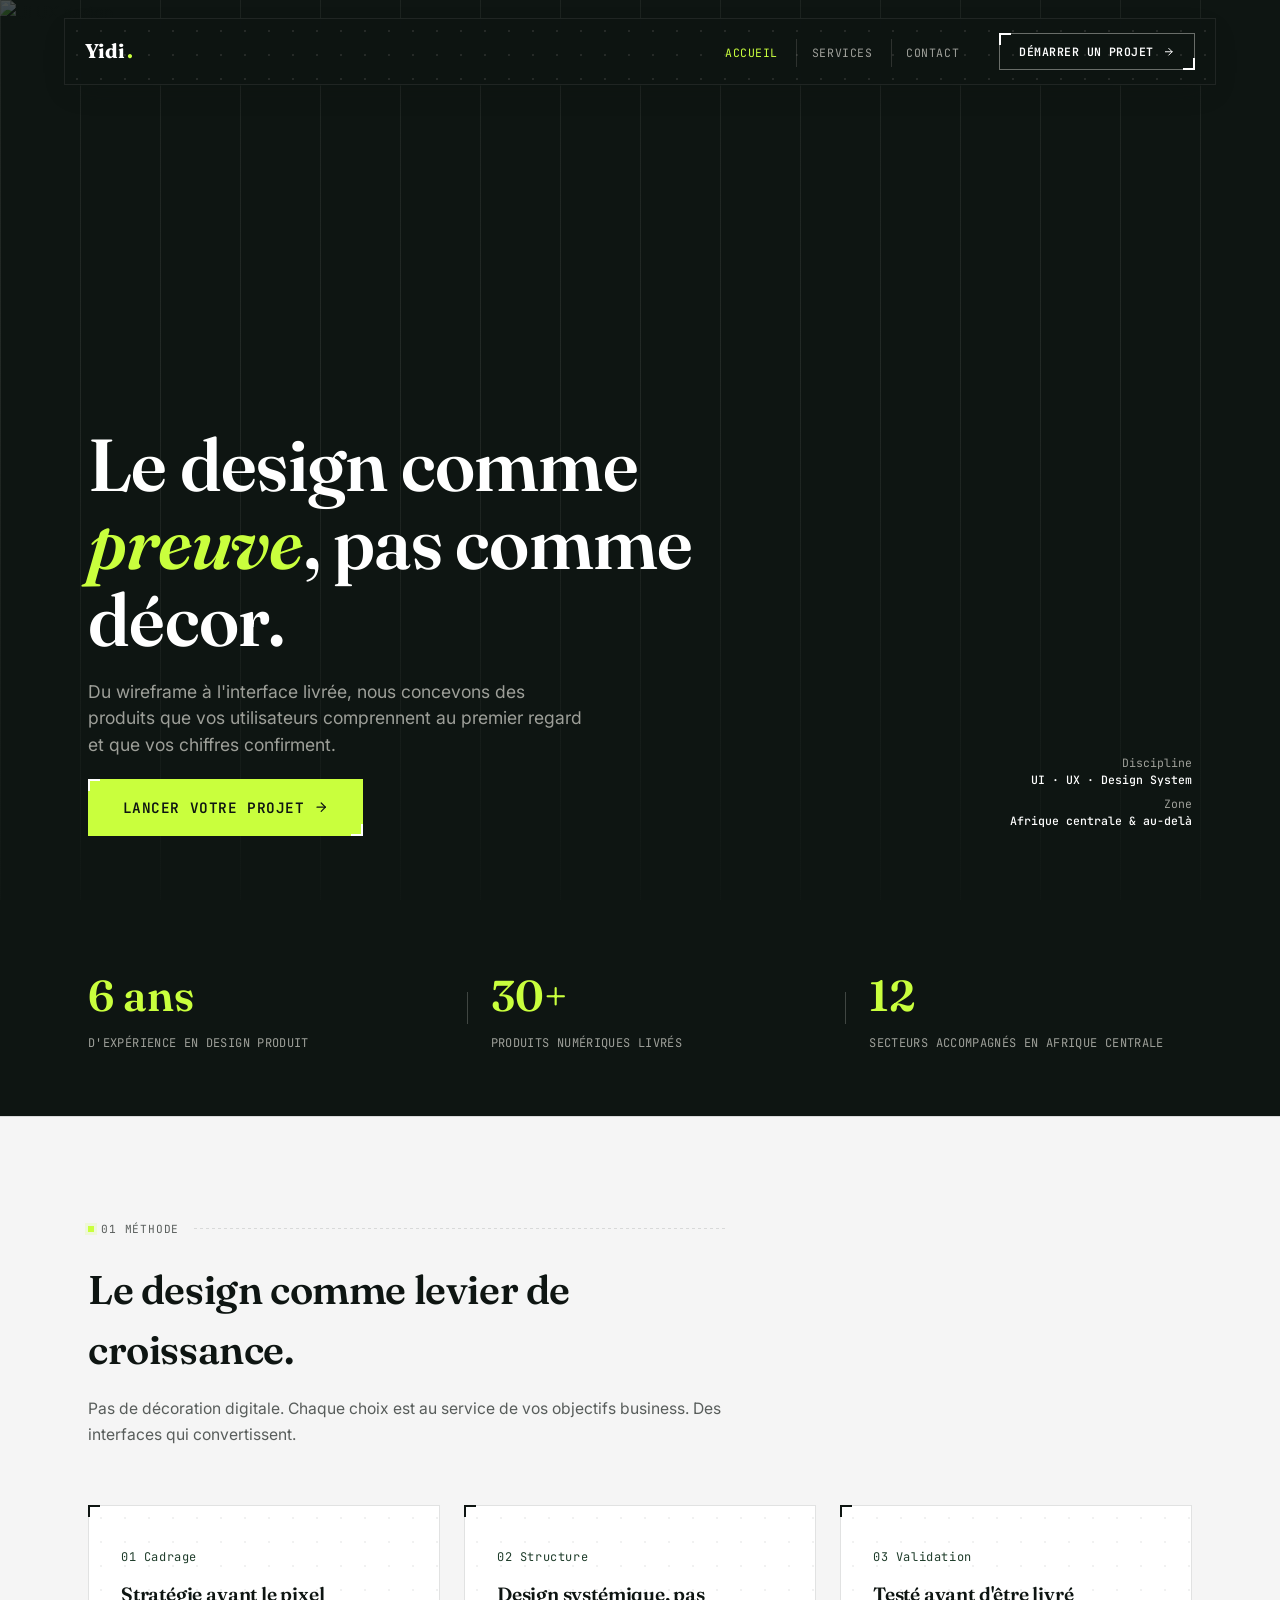
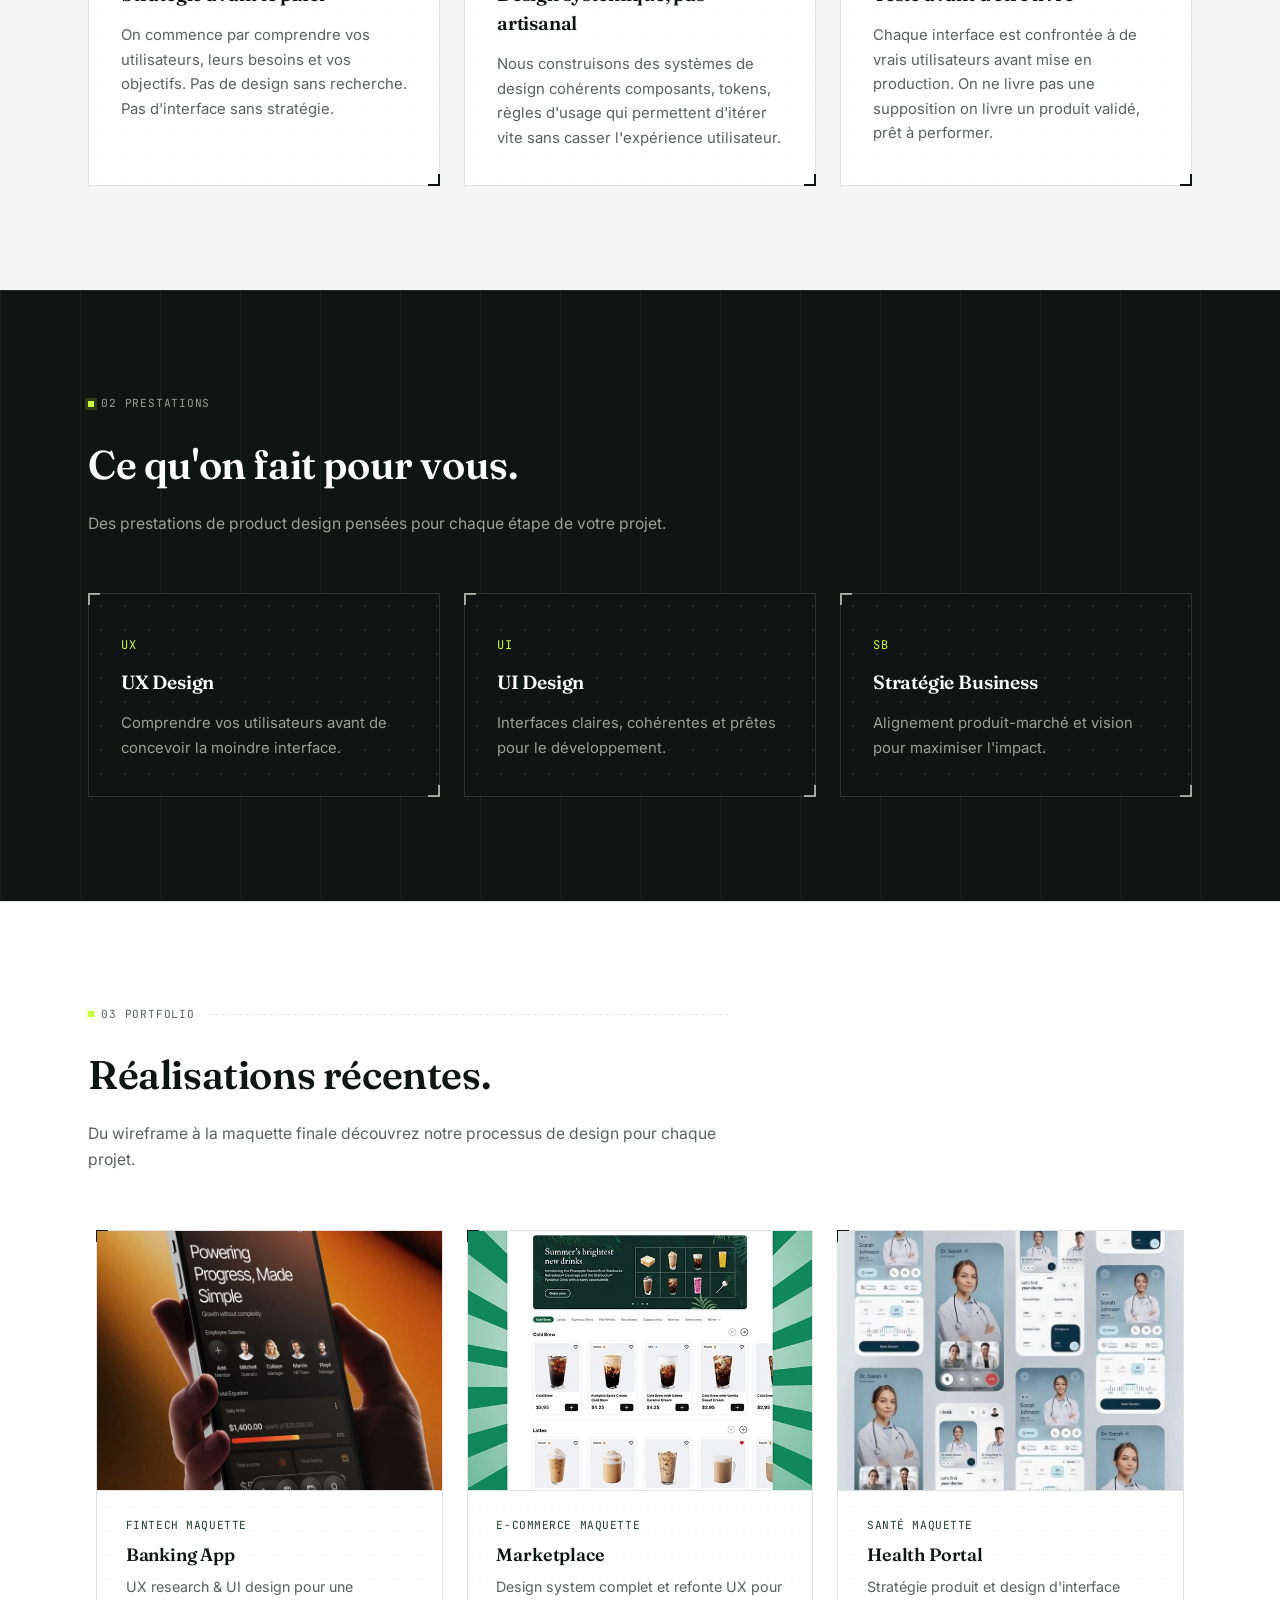
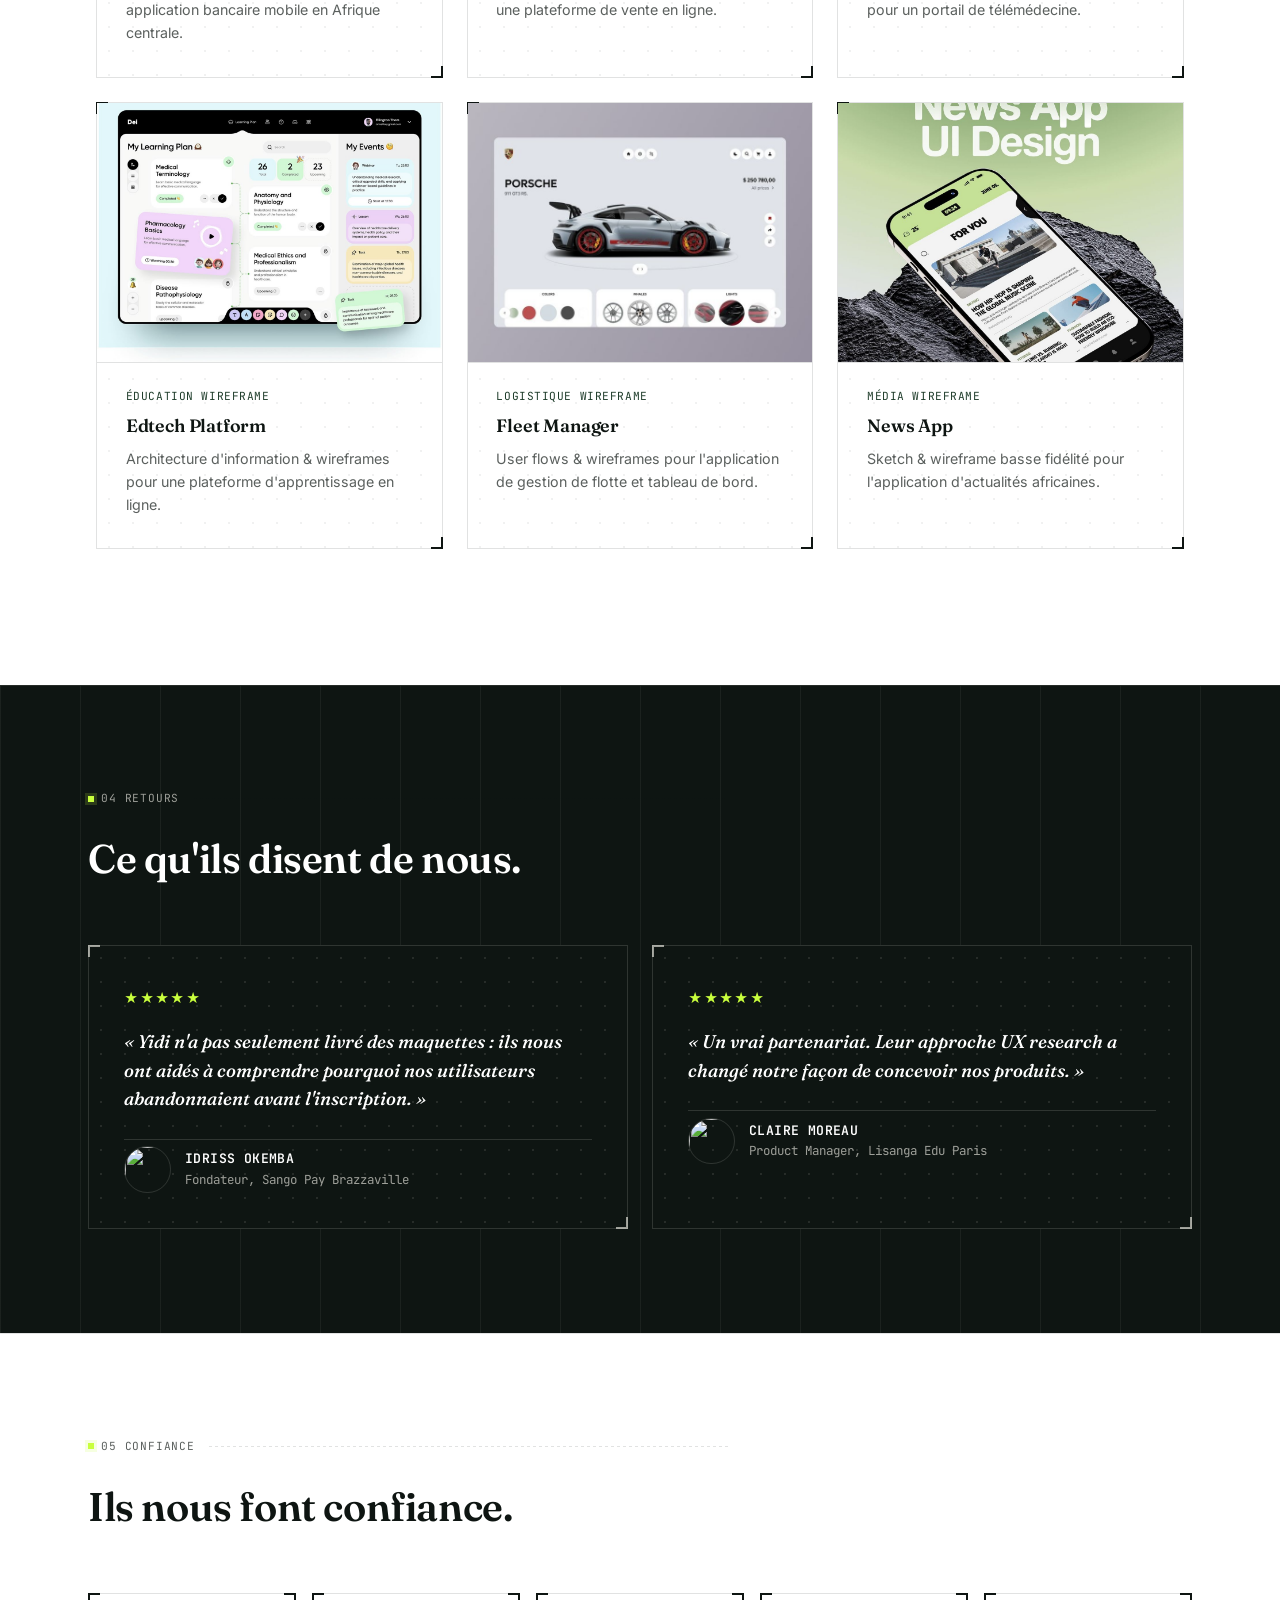
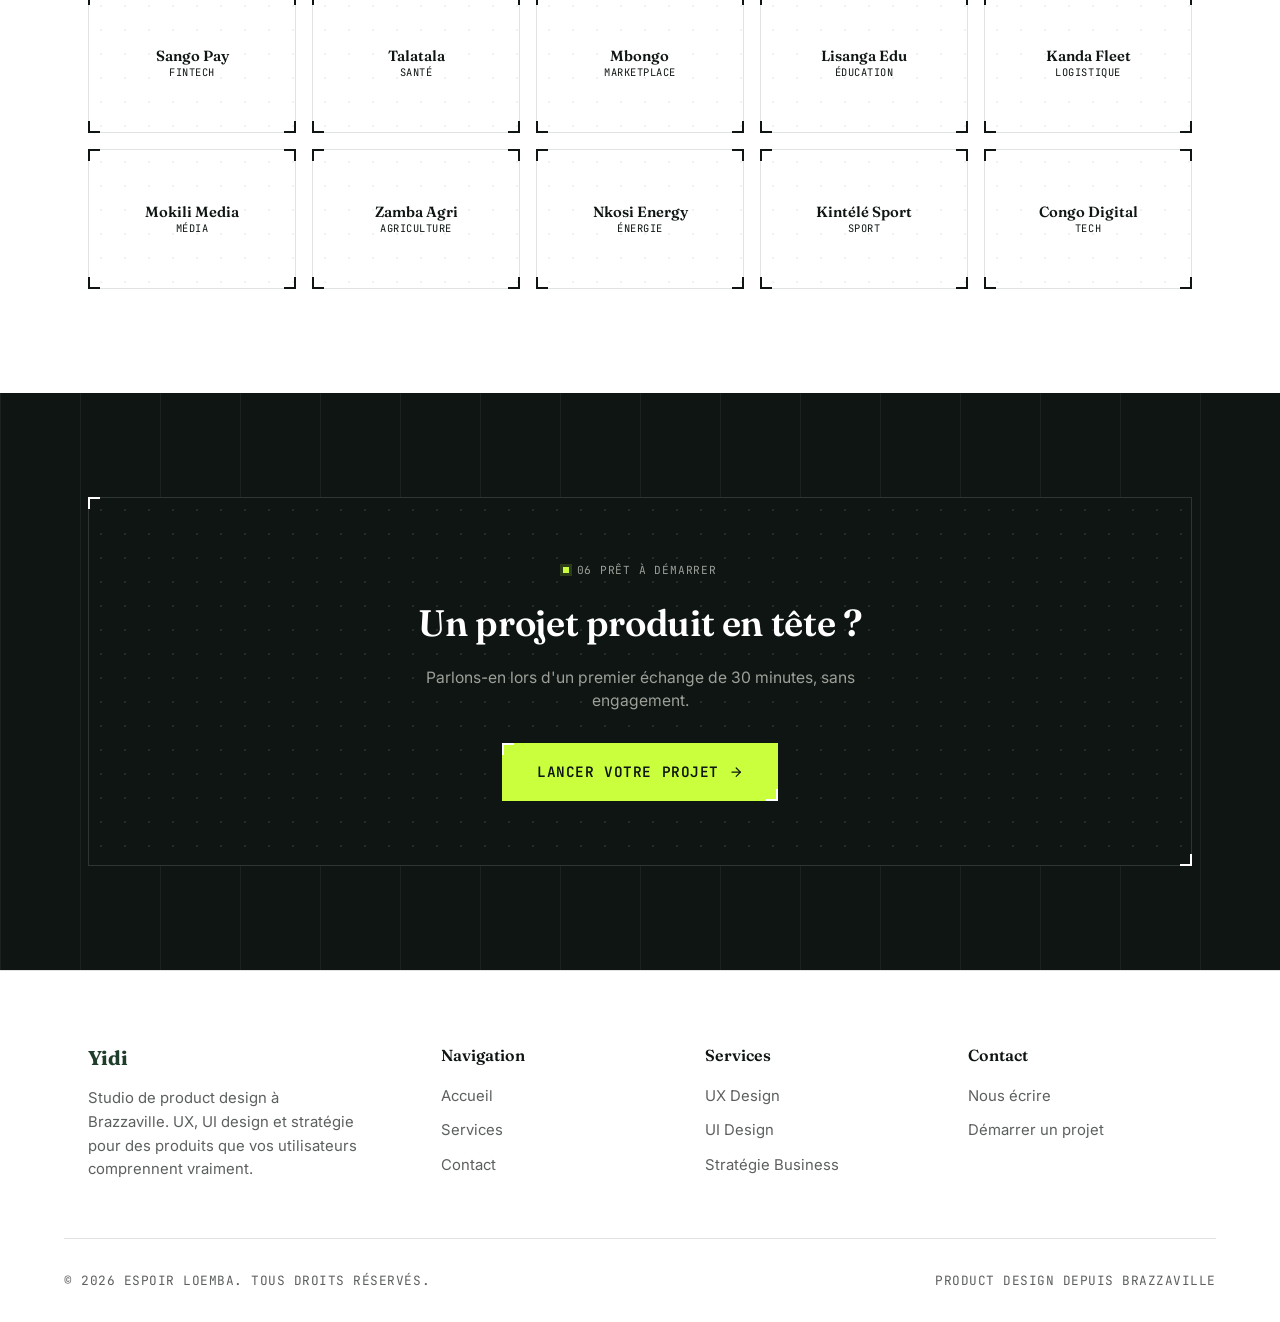
==== index.html @ c4a5f934 "refactor: remove unused classes, extract card--dark, unify titles, consolidate hover" ====
<!DOCTYPE html>
<html lang="fr">

<head>
    <meta charset="UTF-8">
    <meta name="viewport" content="width=device-width, initial-scale=1.0">
    <title>Yidi Studio de Product Design</title>
    <meta name="description" content="Yidi : UI design, UX research et stratégie produit à Brazzaville.">
    <link rel="preconnect" href="https://fonts.googleapis.com">
    <link rel="preconnect" href="https://fonts.gstatic.com" crossorigin>
    <link href="https://fonts.googleapis.com/css2?family=Fraunces:opsz,wght@9..144,400;9..144,500;9..144,600;9..144,700&family=Inter:wght@400;500;600;700&family=JetBrains+Mono:wght@400;500;600&display=swap" rel="stylesheet">
    <link rel="stylesheet" href="./assets/css/style.css">
</head>

<body>

    <header class="header">
        <div class="header__inner">
            <a href="index.html" class="logo">Yidi<span>.</span></a>
            <a href="#nav" class="nav-burger" aria-label="Menu">
                <span></span><span></span><span></span>
            </a>
            <a href="#" class="nav-close" aria-label="Fermer">
                <svg width="20" height="20" viewBox="0 0 24 24" fill="none" stroke="currentColor" stroke-width="2" stroke-linecap="round">
                    <path d="M18 6L6 18M6 6l12 12" />
                </svg>
            </a>
            <nav id="nav" class="nav" aria-label="Navigation principale">
                <ul class="nav__list">
                    <li><a href="index.html" aria-current="page">Accueil</a></li>
                    <li><a href="services">Services</a></li>
                    <li><a href="contact">Contact</a></li>
                </ul>
                <a href="contact#form" class="btn btn--ghost btn--sm frame">Démarrer un projet<span class="btn__arrow"><svg xmlns="http://www.w3.org/2000/svg" width="16" height="16" viewBox="0 0 24 24" fill="none" stroke="currentColor" stroke-width="2" stroke-linecap="round" stroke-linejoin="round"><path d="M5 12h14"/><path d="m12 5 7 7-7 7"/></svg></span></a>
            </nav>
        </div>
    </header>

    <main>
        <section class="herosection">
            <img class="hero__bg" src="https://images.unsplash.com/photo-1586717791821-3f44a563fa4c?w=1400&q=90" alt="UI UX design">
            <div class="hero__inner">
                <div class="hero__grid">
                    <div class="hero__copy">
                        <h1>Le design comme <em>preuve</em>, pas comme décor.</h1>
                        <p class="lead">Du wireframe à l'interface livrée, nous concevons des produits que vos utilisateurs comprennent au premier regard et que vos chiffres confirment.</p>
                        <div class="hero__actions">
                            <a href="contact#form" class="btn btn--lg frame">Lancer votre projet<span class="btn__arrow"><svg xmlns="http://www.w3.org/2000/svg" width="16" height="16" viewBox="0 0 24 24" fill="none" stroke="currentColor" stroke-width="2" stroke-linecap="round" stroke-linejoin="round"><path d="M5 12h14"/><path d="m12 5 7 7-7 7"/></svg></span></a>
                        </div>
                    </div>
                    <div class="hero__meta">
                        <span>Discipline<br><strong>UI · UX · Design System</strong></span>
                        <span>Zone<br><strong>Afrique centrale &amp; au‑delà</strong></span>
                    </div>
                </div>
            </div>
        </section>

        <section class="stats">
            <div class="container">
                <div class="stats__grid">
                    <div class="stat">
                        <span class="stat__num">6 ans</span>
                        <span class="stat__label">d'expérience en design produit</span>
                    </div>
                    <div class="stat">
                        <span class="stat__num">30+</span>
                        <span class="stat__label">produits numériques livrés</span>
                    </div>
                    <div class="stat">
                        <span class="stat__num">12</span>
                        <span class="stat__label">secteurs accompagnés en Afrique centrale</span>
                    </div>
                </div>
            </div>
        </section>

        <section class="section section--alt methodology">
            <div class="container">
                <header class="section__head">
                    <div class="eyebrow">
                        <span class="tag tag--signal">01 Méthode</span>
                        <span class="rule"></span>
                    </div>
                    <h2 class="section__title">Le design comme levier de croissance.</h2>
                    <p class="section__desc">Pas de décoration digitale. Chaque choix est au service de vos objectifs business. Des interfaces qui convertissent.</p>
                </header>
                <div class="methodology__grid">
                    <article class="card frame methodology__card">
                        <span class="methodology__num">01 Cadrage</span>
                        <h3>Stratégie avant le pixel</h3>
                        <p>On commence par comprendre vos utilisateurs, leurs besoins et vos objectifs. Pas de design sans recherche. Pas d'interface sans stratégie.</p>
                    </article>
                    <article class="card frame methodology__card">
                        <span class="methodology__num">02 Structure</span>
                        <h3>Design systémique, pas artisanal</h3>
                        <p>Nous construisons des systèmes de design cohérents composants, tokens, règles d'usage qui permettent d'itérer vite sans casser l'expérience utilisateur.</p>
                    </article>
                    <article class="card frame methodology__card">
                        <span class="methodology__num">03 Validation</span>
                        <h3>Testé avant d'être livré</h3>
                        <p>Chaque interface est confrontée à de vrais utilisateurs avant mise en production. On ne livre pas une supposition on livre un produit validé, prêt à performer.</p>
                    </article>
                </div>
            </div>
        </section>

        <section class="section section--services">
            <div class="container">
                <header class="section__head">
                    <div class="eyebrow">
                        <span class="tag tag--signal">02 Prestations</span>
                        <span class="rule"></span>
                    </div>
                    <h2 class="section__title">Ce qu'on fait pour vous.</h2>
                    <p class="section__desc">Des prestations de product design pensées pour chaque étape de votre projet.</p>
                </header>
                <div class="services__grid">
                    <a href="services" class="card card--dark frame service__card">
                        <span class="service__num">UX</span>
                        <h3>UX Design</h3>
                        <p>Comprendre vos utilisateurs avant de concevoir la moindre interface.</p>
                    </a>
                    <a href="services" class="card card--dark frame service__card">
                        <span class="service__num">UI</span>
                        <h3>UI Design</h3>
                        <p>Interfaces claires, cohérentes et prêtes pour le développement.</p>
                    </a>
                    <a href="services" class="card card--dark frame service__card">
                        <span class="service__num">SB</span>
                        <h3>Stratégie Business</h3>
                        <p>Alignement produit-marché et vision pour maximiser l'impact.</p>
                    </a>
                </div>
            </div>
        </section>

        <section class="section realisations">
            <div class="container">
                <header class="section__head">
                    <div class="eyebrow">
                        <span class="tag tag--signal">03 Portfolio</span>
                        <span class="rule"></span>
                    </div>
                    <h2 class="section__title">Réalisations récentes.</h2>
                    <p class="section__desc">Du wireframe à la maquette finale découvrez notre processus de design pour chaque projet.</p>
                </header>
            </div>
            <div class="realisations__grid">
                <article class="card frame realisation__card">
                    <div class="realisation__thumb">
                        <img src="./assets/images/home/banking-app.jpg" alt="Banking App project">
                    </div>
                    <div class="realisation__body">
                        <span class="realisation__tag">Fintech Maquette</span>
                        <h3>Banking App</h3>
                        <p>UX research & UI design pour une application bancaire mobile en Afrique centrale.</p>
                    </div>
                </article>
                <article class="card frame realisation__card">
                    <div class="realisation__thumb">
                        <img src="./assets/images/home/marketplace.jpg" alt="Marketplace project">
                    </div>
                    <div class="realisation__body">
                        <span class="realisation__tag">E-commerce Maquette</span>
                        <h3>Marketplace</h3>
                        <p>Design system complet et refonte UX pour une plateforme de vente en ligne.</p>
                    </div>
                </article>
                <article class="card frame realisation__card">
                    <div class="realisation__thumb">
                        <img src="./assets/images/home/health-portal.jpg" alt="Health Portal project">
                    </div>
                    <div class="realisation__body">
                        <span class="realisation__tag">Santé Maquette</span>
                        <h3>Health Portal</h3>
                        <p>Stratégie produit et design d'interface pour un portail de télémédecine.</p>
                    </div>
                </article>
                <article class="card frame realisation__card">
                    <div class="realisation__thumb">
                        <img src="./assets/images/home/edtech-platform.jpg" alt="Edtech Platform wireframe">
                    </div>
                    <div class="realisation__body">
                        <span class="realisation__tag">Éducation Wireframe</span>
                        <h3>Edtech Platform</h3>
                        <p>Architecture d'information & wireframes pour une plateforme d'apprentissage en ligne.</p>
                    </div>
                </article>
                <article class="card frame realisation__card">
                    <div class="realisation__thumb">
                        <img src="./assets/images/home/fleet-manager.jpg" alt="Fleet Manager wireframe">
                    </div>
                    <div class="realisation__body">
                        <span class="realisation__tag">Logistique Wireframe</span>
                        <h3>Fleet Manager</h3>
                        <p>User flows & wireframes pour l'application de gestion de flotte et tableau de bord.</p>
                    </div>
                </article>
                <article class="card frame realisation__card">
                    <div class="realisation__thumb">
                        <img src="./assets/images/home/news-app.jpg" alt="News App wireframe">
                    </div>
                    <div class="realisation__body">
                        <span class="realisation__tag">Média Wireframe</span>
                        <h3>News App</h3>
                        <p>Sketch & wireframe basse fidélité pour l'application d'actualités africaines.</p>
                    </div>
                </article>
            </div>
        </section>

        <section class="section section--alt testimonials">
            <div class="container">
                <header class="section__head">
                    <div class="eyebrow">
                        <span class="tag tag--signal">04 Retours</span>
                        <span class="rule"></span>
                    </div>
                    <h2 class="section__title">Ce qu'ils disent de nous.</h2>
                </header>
                <div class="testimonials__grid">
                    <figure class="card card--dark frame testimonial__card">
                        <span class="testimonial__rating" aria-label="5 étoiles sur 5">★★★★★</span>
                        <blockquote>« Yidi n'a pas seulement livré des maquettes : ils nous ont aidés à comprendre pourquoi nos utilisateurs abandonnaient avant l'inscription. »</blockquote>
                        <figcaption>
                            <img class="testimonial__avatar" src="https://randomuser.me/api/portraits/men/54.jpg" alt="" loading="lazy">
                            <div class="testimonial__who">
                                <strong>Idriss Okemba</strong>
                                <span>Fondateur, Sango Pay Brazzaville</span>
                            </div>
                        </figcaption>
                    </figure>
                    <figure class="card card--dark frame testimonial__card">
                        <span class="testimonial__rating" aria-label="5 étoiles sur 5">★★★★★</span>
                        <blockquote>« Un vrai partenariat. Leur approche UX research a changé notre façon de concevoir nos produits. »</blockquote>
                        <figcaption>
                            <img class="testimonial__avatar" src="https://randomuser.me/api/portraits/women/68.jpg" alt="" loading="lazy">
                            <div class="testimonial__who">
                                <strong>Claire Moreau</strong>
                                <span>Product Manager, Lisanga Edu Paris</span>
                            </div>
                        </figcaption>
                    </figure>
                </div>
            </div>
        </section>

        <section class="section partners">
            <div class="container">
                <header class="section__head">
                    <div class="eyebrow">
                        <span class="tag tag--signal">05 Confiance</span>
                        <span class="rule"></span>
                    </div>
                    <h2 class="section__title">Ils nous font confiance.</h2>
                </header>
                <div class="partners__grid">
                    <div class="card frame partner__logo" style="background-color: var(--canopy); color: var(--paper); min-height: 140px; padding: 2rem 1.4rem;">
                        <span class="frame__mark-tr"></span>
                        <span class="frame__mark-bl"></span>
                        <span class="partner__name"><strong style="color: var(--paper);">Sango Pay</strong><span style="color: var(--signal);">Fintech</span></span>
                    </div>
                    <div class="card frame partner__logo" style="background-color: var(--ink); color: var(--paper); min-height: 140px; padding: 2rem 1.4rem;">
                        <span class="frame__mark-tr"></span>
                        <span class="frame__mark-bl"></span>
                        <span class="partner__name"><strong style="color: var(--paper);">Talatala</strong><span style="color: var(--signal);">Santé</span></span>
                    </div>
                    <div class="card frame partner__logo" style="background-color: var(--signal); color: var(--paper); min-height: 140px; padding: 2rem 1.4rem;">
                        <span class="frame__mark-tr"></span>
                        <span class="frame__mark-bl"></span>
                        <span class="partner__name"><strong style="color: var(--ink);">Mbongo</strong><span style="color: var(--canopy);">Marketplace</span></span>
                    </div>
                    <div class="card frame partner__logo" style="background-color: var(--canopy); color: var(--paper); min-height: 140px; padding: 2rem 1.4rem;">
                        <span class="frame__mark-tr"></span>
                        <span class="frame__mark-bl"></span>
                        <span class="partner__name"><strong style="color: var(--paper);">Lisanga Edu</strong><span style="color: var(--signal);">Éducation</span></span>
                    </div>
                    <div class="card frame partner__logo" style="background-color: var(--ink); color: var(--paper); min-height: 140px; padding: 2rem 1.4rem;">
                        <span class="frame__mark-tr"></span>
                        <span class="frame__mark-bl"></span>
                        <span class="partner__name"><strong style="color: var(--paper);">Kanda Fleet</strong><span style="color: var(--signal);">Logistique</span></span>
                    </div>
                    <div class="card frame partner__logo" style="background-color: var(--signal); color: var(--paper); min-height: 140px; padding: 2rem 1.4rem;">
                        <span class="frame__mark-tr"></span>
                        <span class="frame__mark-bl"></span>
                        <span class="partner__name"><strong style="color: var(--ink);">Mokili Media</strong><span style="color: var(--canopy);">Média</span></span>
                    </div>
                    <div class="card frame partner__logo" style="background-color: var(--canopy); color: var(--paper); min-height: 140px; padding: 2rem 1.4rem;">
                        <span class="frame__mark-tr"></span>
                        <span class="frame__mark-bl"></span>
                        <span class="partner__name"><strong style="color: var(--paper);">Zamba Agri</strong><span style="color: var(--signal-deep);">Agriculture</span></span>
                    </div>
                    <div class="card frame partner__logo" style="background-color: var(--signal-deep); color: var(--paper); min-height: 140px; padding: 2rem 1.4rem;">
                        <span class="frame__mark-tr"></span>
                        <span class="frame__mark-bl"></span>
                        <span class="partner__name"><strong style="color: var(--ink);">Nkosi Energy</strong><span style="color: var(--canopy);">Énergie</span></span>
                    </div>
                    <div class="card frame partner__logo" style="background-color: var(--ink); color: var(--paper); min-height: 140px; padding: 2rem 1.4rem;">
                        <span class="frame__mark-tr"></span>
                        <span class="frame__mark-bl"></span>
                        <span class="partner__name"><strong style="color: var(--paper);">Kintélé Sport</strong><span style="color: var(--signal-deep);">Sport</span></span>
                    </div>
                    <div class="card frame partner__logo" style="background-color: var(--canopy); color: var(--paper); min-height: 140px; padding: 2rem 1.4rem;">
                        <span class="frame__mark-tr"></span>
                        <span class="frame__mark-bl"></span>
                        <span class="partner__name"><strong style="color: var(--paper);">Congo Digital</strong><span style="color: var(--signal);">Tech</span></span>
                    </div>
                </div>
            </div>
        </section>

        <section class="cta">
            <div class="container">
                <div class="cta__block frame">
                    <span class="tag tag--signal">06 Prêt à démarrer</span>
                    <h2 class="cta__title">Un projet produit en tête ?</h2>
                    <p class="cta__desc">Parlons-en lors d'un premier échange de 30 minutes, sans engagement.</p>
                    <a href="contact#form" class="btn btn--lg frame">Lancer votre projet<span class="btn__arrow"><svg xmlns="http://www.w3.org/2000/svg" width="16" height="16" viewBox="0 0 24 24" fill="none" stroke="currentColor" stroke-width="2" stroke-linecap="round" stroke-linejoin="round"><path d="M5 12h14"/><path d="m12 5 7 7-7 7"/></svg></span></a>
                </div>
            </div>
        </section>
    </main>

    <footer class="footer">
        <div class="container footer__grid">
            <div class="footer__brand">
                <a href="index.html" class="logo"><span>Yidi</span></a>
                <p>Studio de product design à Brazzaville. UX, UI design et stratégie pour des produits que vos utilisateurs comprennent vraiment.</p>
            </div>
            <div class="footer__col">
                <h4 class="footer__heading">Navigation</h4>
                <ul class="footer__list">
                    <li><a href="index.html">Accueil</a></li>
                    <li><a href="services">Services</a></li>
                    <li><a href="contact">Contact</a></li>
                </ul>
            </div>
            <div class="footer__col">
                <h4 class="footer__heading">Services</h4>
                <ul class="footer__list">
                    <li><a href="services">UX Design</a></li>
                    <li><a href="services">UI Design</a></li>
                    <li><a href="services">Stratégie Business</a></li>
                </ul>
            </div>
            <div class="footer__col">
                <h4 class="footer__heading">Contact</h4>
                <ul class="footer__list">
                    <li><a href="contact">Nous écrire</a></li>
                    <li><a href="contact#form">Démarrer un projet</a></li>
                </ul>
            </div>
        </div>
        <div class="container footer__bottom">
            <p>&copy; 2026 Espoir LOEMBA. Tous droits réservés.</p>
            <p>Product design depuis Brazzaville</p>
        </div>
    </footer>

</body>

</html>
---- assets/css/style.css ----
@import url('reset.css') layer(reset);
@import url('base.css') layer(base);
@import url('components.css') layer(components);
@import url('layout.css') layer(layout);
@import url('pages.css') layer(layout);
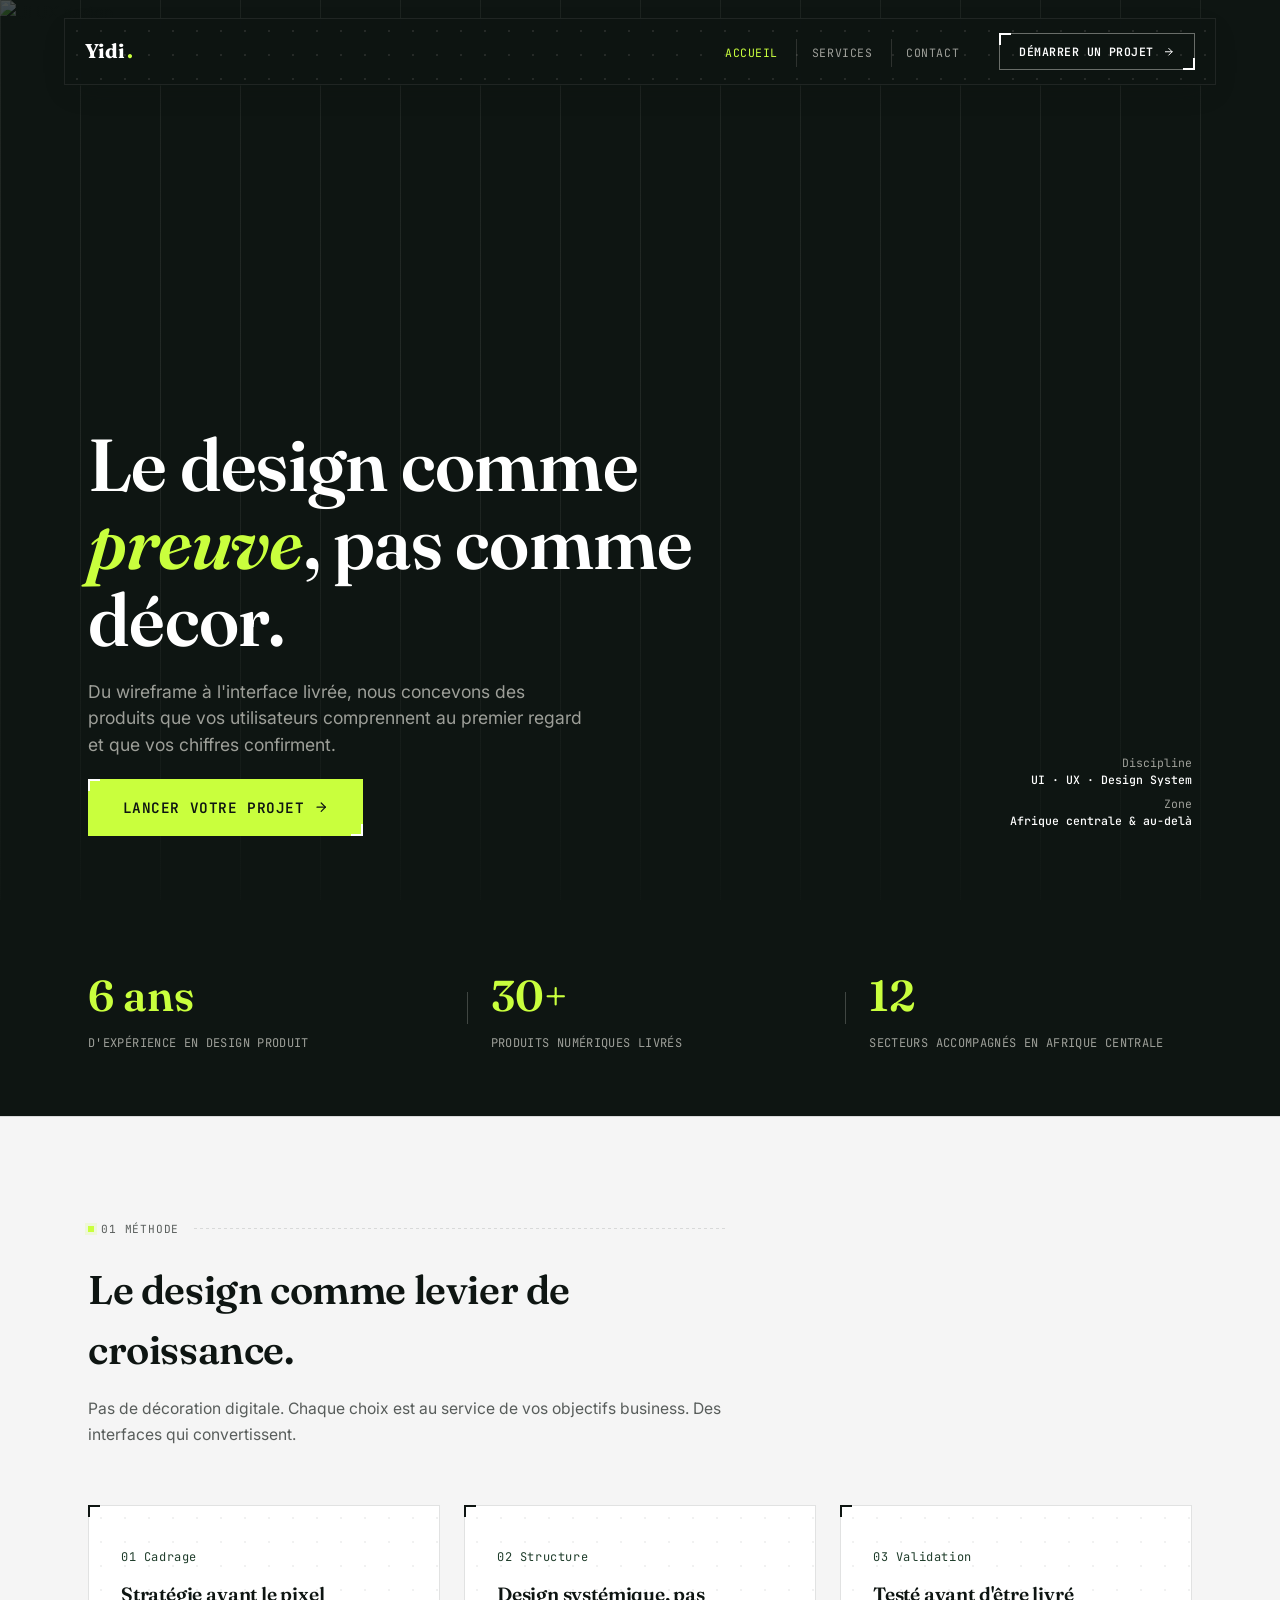
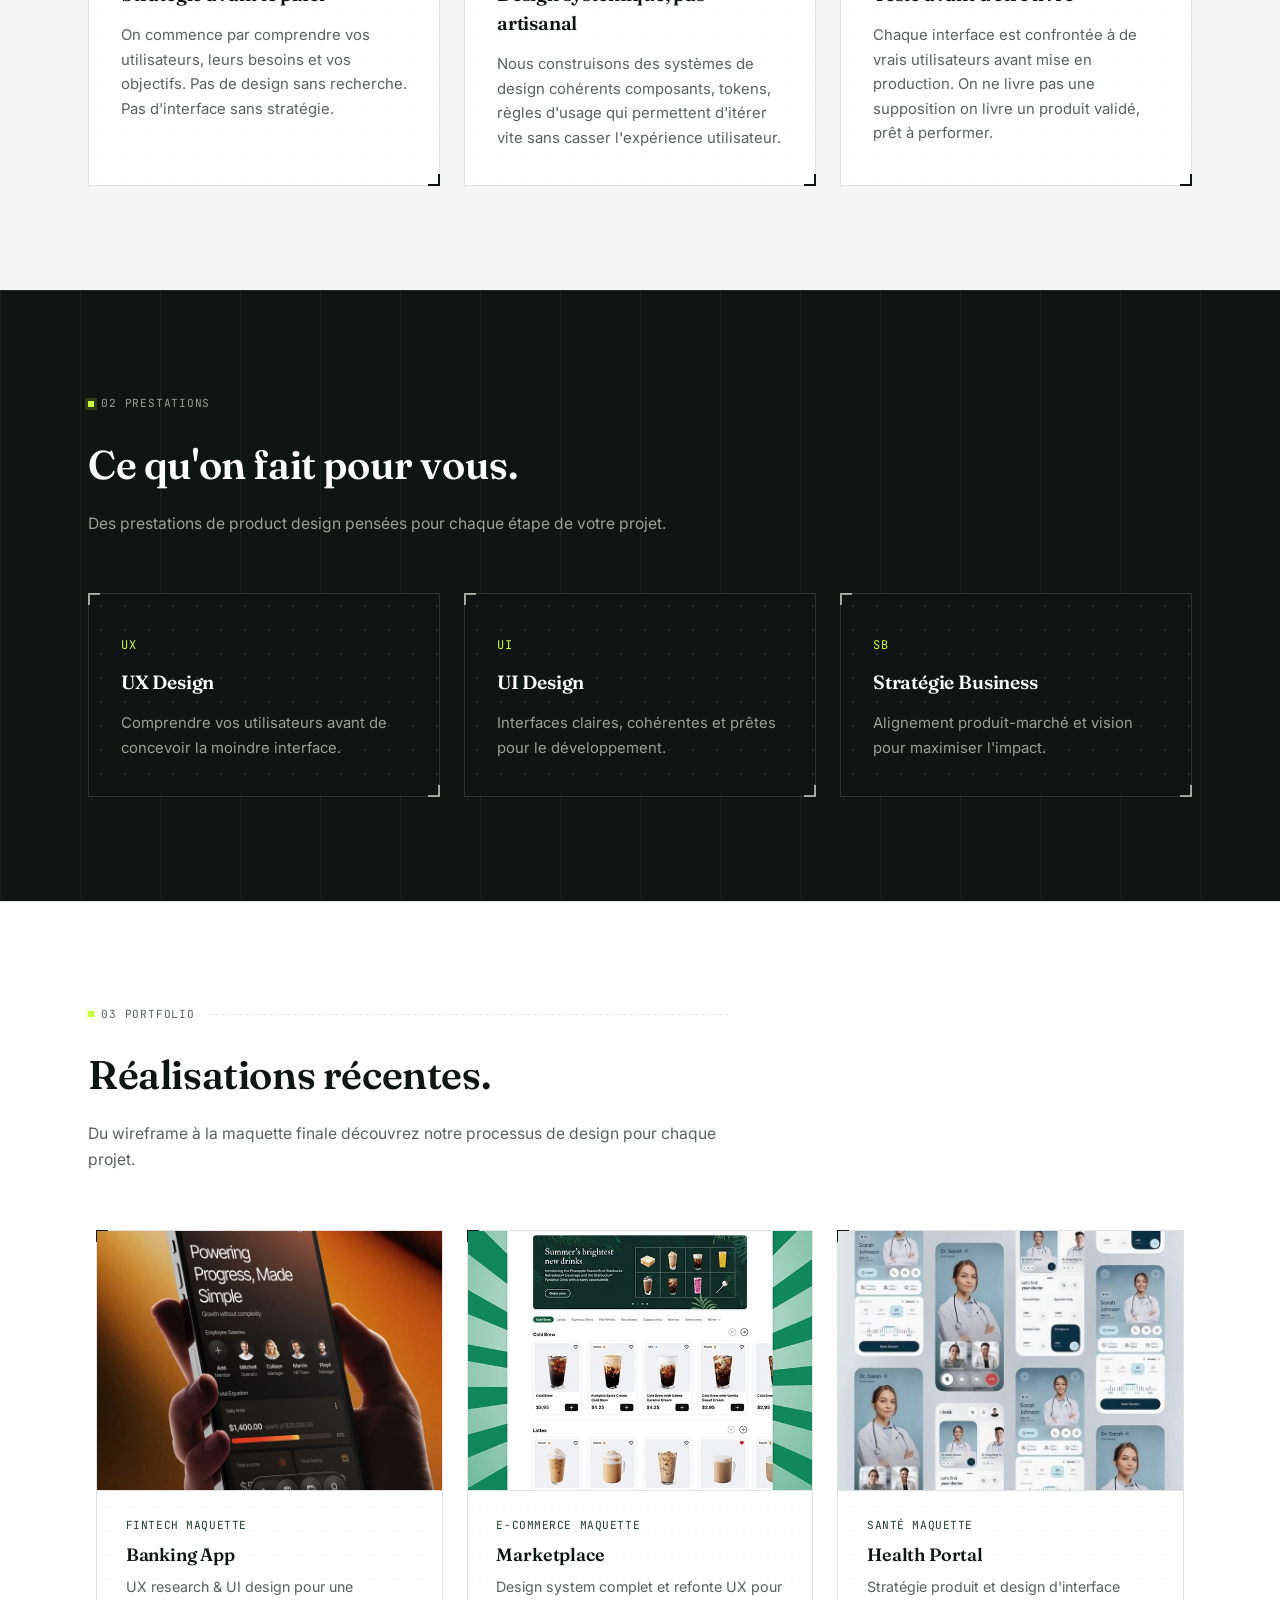
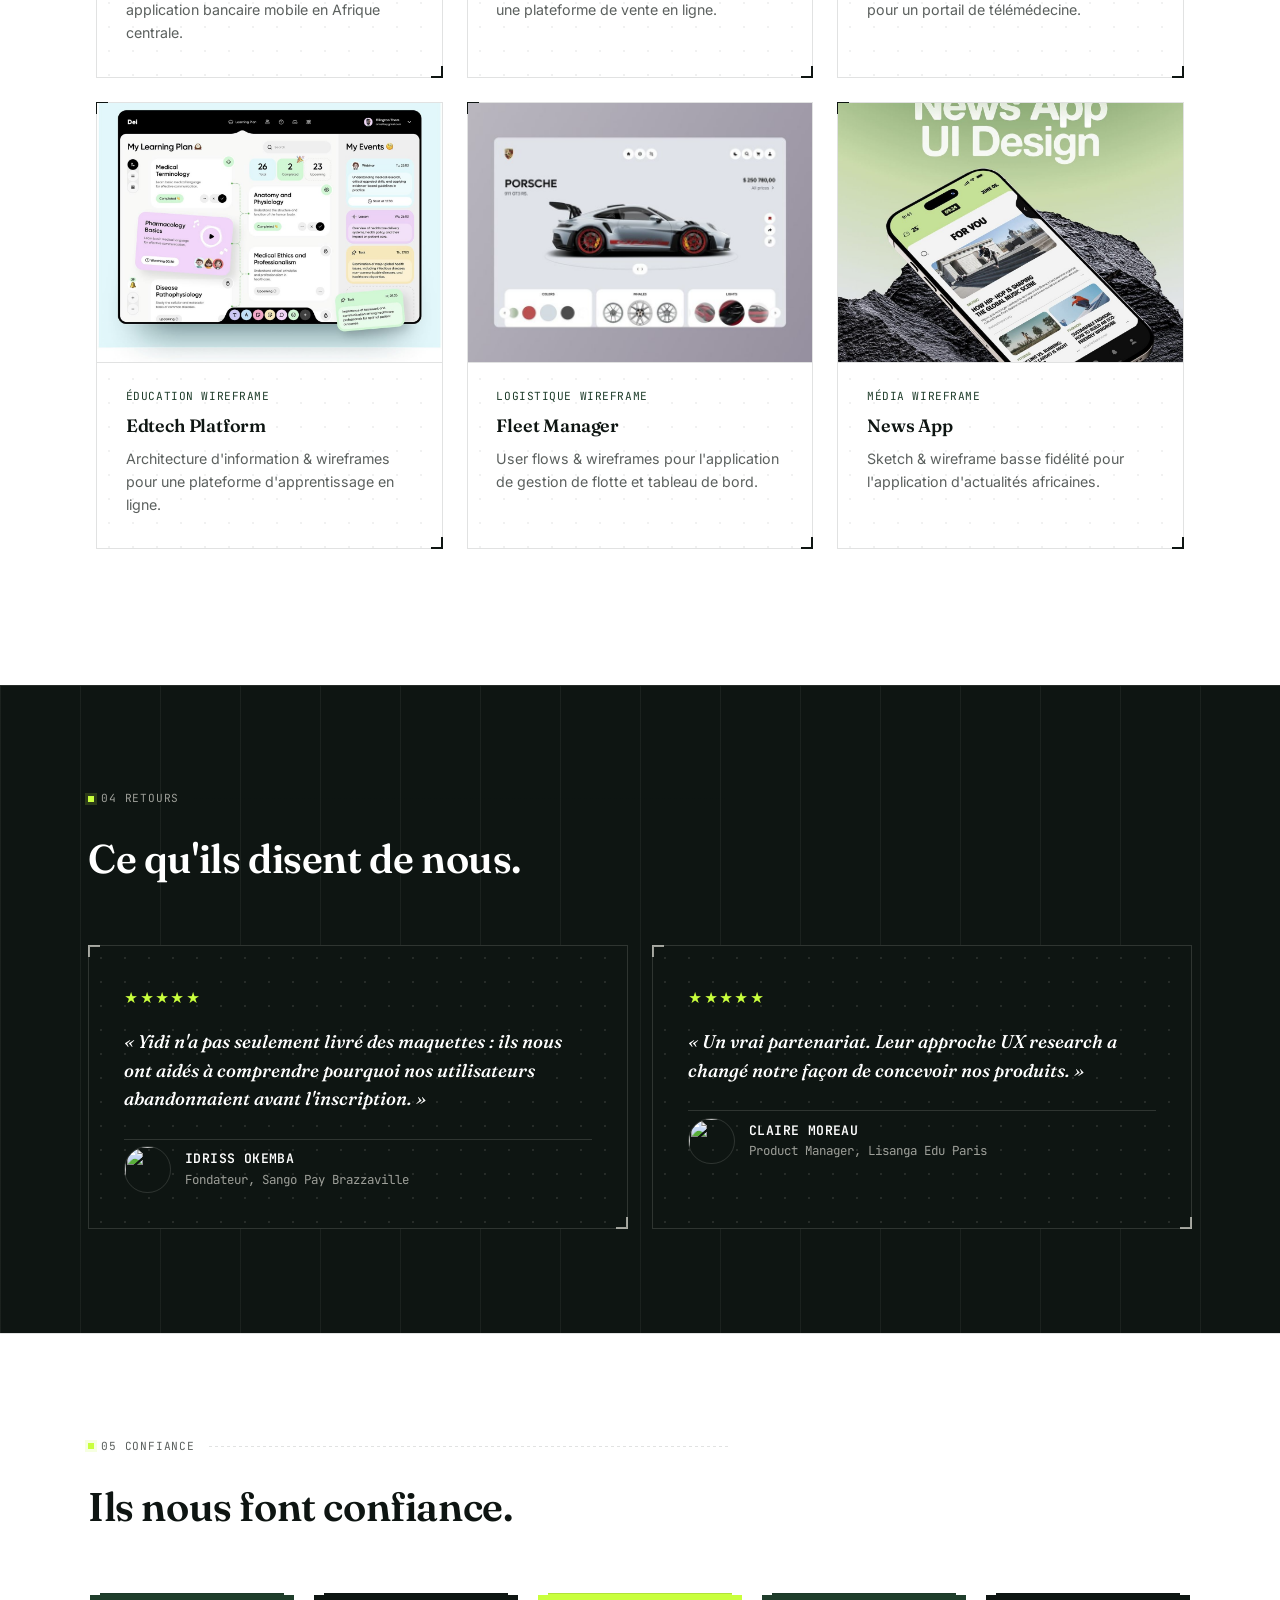
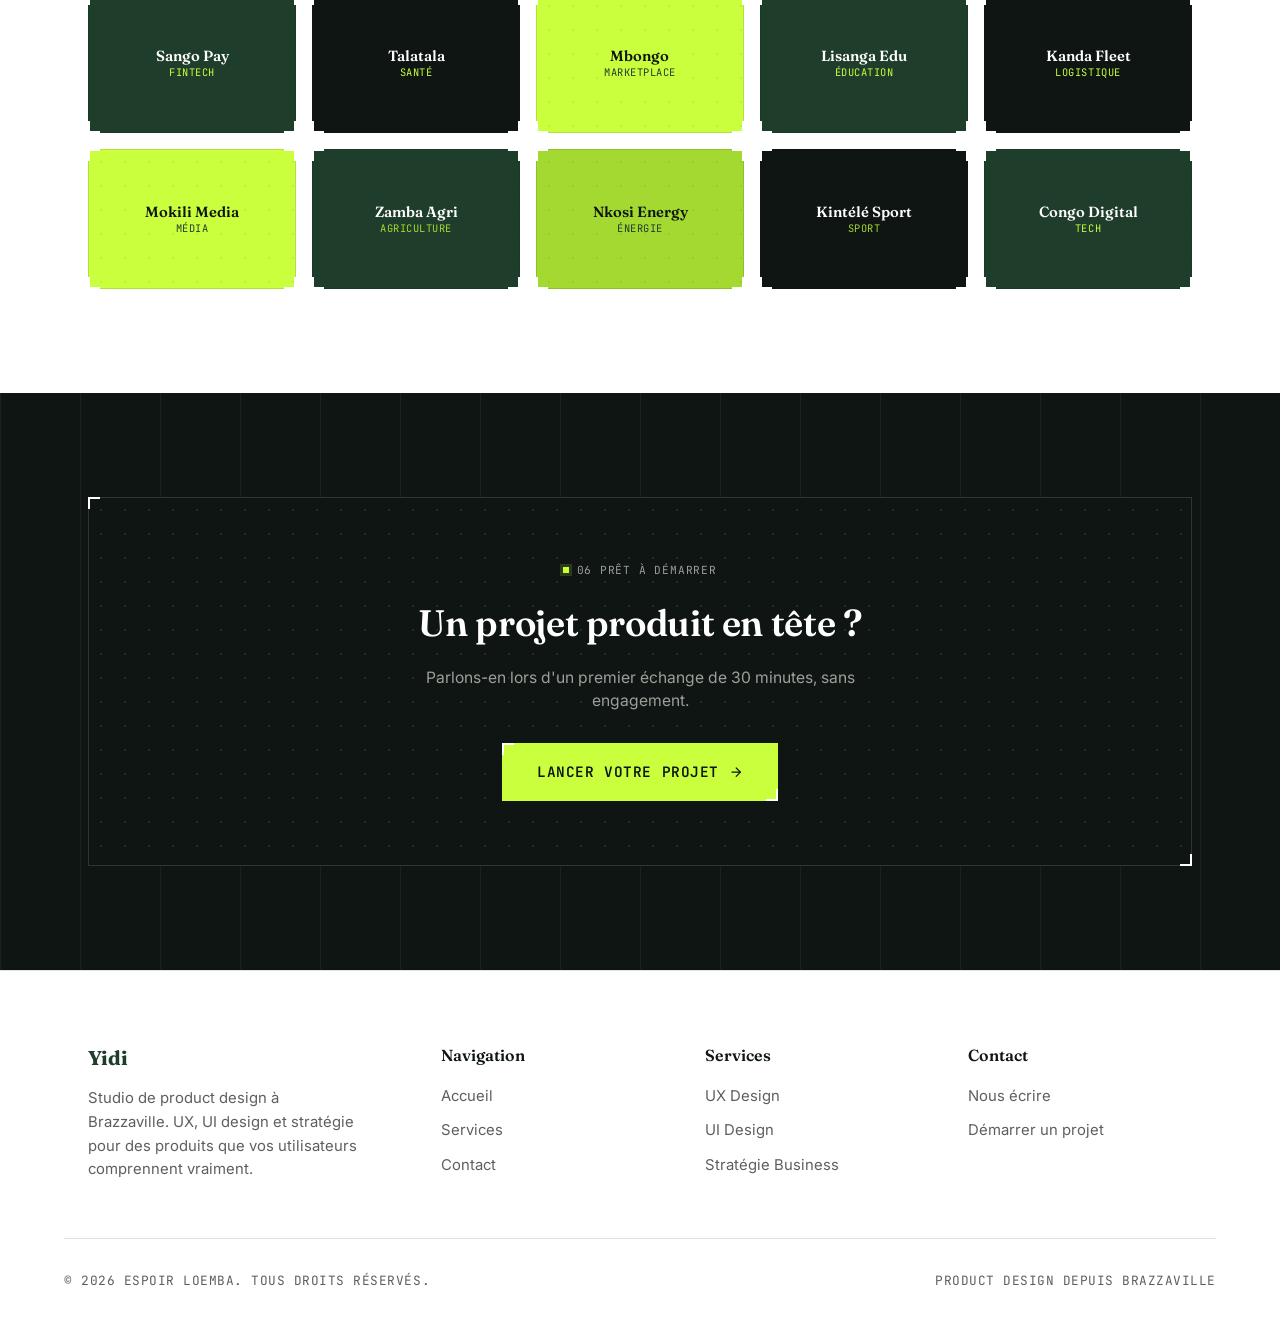
==== commit 081284c3: "feat: add utils.css with typography/layout/spacing utilities, fix old variable names in HTML" ====
--- a/index.html
+++ b/index.html
@@ -256,55 +256,55 @@
                     <h2 class="section__title">Ils nous font confiance.</h2>
                 </header>
                 <div class="partners__grid">
-                    <div class="card frame partner__logo" style="background-color: var(--canopy); color: var(--paper); min-height: 140px; padding: 2rem 1.4rem;">
-                        <span class="frame__mark-tr"></span>
-                        <span class="frame__mark-bl"></span>
-                        <span class="partner__name"><strong style="color: var(--paper);">Sango Pay</strong><span style="color: var(--signal);">Fintech</span></span>
-                    </div>
-                    <div class="card frame partner__logo" style="background-color: var(--ink); color: var(--paper); min-height: 140px; padding: 2rem 1.4rem;">
-                        <span class="frame__mark-tr"></span>
-                        <span class="frame__mark-bl"></span>
-                        <span class="partner__name"><strong style="color: var(--paper);">Talatala</strong><span style="color: var(--signal);">Santé</span></span>
-                    </div>
-                    <div class="card frame partner__logo" style="background-color: var(--signal); color: var(--paper); min-height: 140px; padding: 2rem 1.4rem;">
-                        <span class="frame__mark-tr"></span>
-                        <span class="frame__mark-bl"></span>
-                        <span class="partner__name"><strong style="color: var(--ink);">Mbongo</strong><span style="color: var(--canopy);">Marketplace</span></span>
-                    </div>
-                    <div class="card frame partner__logo" style="background-color: var(--canopy); color: var(--paper); min-height: 140px; padding: 2rem 1.4rem;">
-                        <span class="frame__mark-tr"></span>
-                        <span class="frame__mark-bl"></span>
-                        <span class="partner__name"><strong style="color: var(--paper);">Lisanga Edu</strong><span style="color: var(--signal);">Éducation</span></span>
-                    </div>
-                    <div class="card frame partner__logo" style="background-color: var(--ink); color: var(--paper); min-height: 140px; padding: 2rem 1.4rem;">
-                        <span class="frame__mark-tr"></span>
-                        <span class="frame__mark-bl"></span>
-                        <span class="partner__name"><strong style="color: var(--paper);">Kanda Fleet</strong><span style="color: var(--signal);">Logistique</span></span>
-                    </div>
-                    <div class="card frame partner__logo" style="background-color: var(--signal); color: var(--paper); min-height: 140px; padding: 2rem 1.4rem;">
-                        <span class="frame__mark-tr"></span>
-                        <span class="frame__mark-bl"></span>
-                        <span class="partner__name"><strong style="color: var(--ink);">Mokili Media</strong><span style="color: var(--canopy);">Média</span></span>
-                    </div>
-                    <div class="card frame partner__logo" style="background-color: var(--canopy); color: var(--paper); min-height: 140px; padding: 2rem 1.4rem;">
-                        <span class="frame__mark-tr"></span>
-                        <span class="frame__mark-bl"></span>
-                        <span class="partner__name"><strong style="color: var(--paper);">Zamba Agri</strong><span style="color: var(--signal-deep);">Agriculture</span></span>
-                    </div>
-                    <div class="card frame partner__logo" style="background-color: var(--signal-deep); color: var(--paper); min-height: 140px; padding: 2rem 1.4rem;">
-                        <span class="frame__mark-tr"></span>
-                        <span class="frame__mark-bl"></span>
-                        <span class="partner__name"><strong style="color: var(--ink);">Nkosi Energy</strong><span style="color: var(--canopy);">Énergie</span></span>
-                    </div>
-                    <div class="card frame partner__logo" style="background-color: var(--ink); color: var(--paper); min-height: 140px; padding: 2rem 1.4rem;">
-                        <span class="frame__mark-tr"></span>
-                        <span class="frame__mark-bl"></span>
-                        <span class="partner__name"><strong style="color: var(--paper);">Kintélé Sport</strong><span style="color: var(--signal-deep);">Sport</span></span>
-                    </div>
-                    <div class="card frame partner__logo" style="background-color: var(--canopy); color: var(--paper); min-height: 140px; padding: 2rem 1.4rem;">
-                        <span class="frame__mark-tr"></span>
-                        <span class="frame__mark-bl"></span>
-                        <span class="partner__name"><strong style="color: var(--paper);">Congo Digital</strong><span style="color: var(--signal);">Tech</span></span>
+                    <div class="card frame partner__logo" style="background-color: var(--secondary); color: var(--background); min-height: 140px; padding: 2rem 1.4rem;">
+                        <span class="frame__mark-tr"></span>
+                        <span class="frame__mark-bl"></span>
+                        <span class="partner__name"><strong style="color: var(--background);">Sango Pay</strong><span style="color: var(--primary);">Fintech</span></span>
+                    </div>
+                    <div class="card frame partner__logo" style="background-color: var(--foreground); color: var(--background); min-height: 140px; padding: 2rem 1.4rem;">
+                        <span class="frame__mark-tr"></span>
+                        <span class="frame__mark-bl"></span>
+                        <span class="partner__name"><strong style="color: var(--background);">Talatala</strong><span style="color: var(--primary);">Santé</span></span>
+                    </div>
+                    <div class="card frame partner__logo" style="background-color: var(--primary); color: var(--background); min-height: 140px; padding: 2rem 1.4rem;">
+                        <span class="frame__mark-tr"></span>
+                        <span class="frame__mark-bl"></span>
+                        <span class="partner__name"><strong style="color: var(--foreground);">Mbongo</strong><span style="color: var(--secondary);">Marketplace</span></span>
+                    </div>
+                    <div class="card frame partner__logo" style="background-color: var(--secondary); color: var(--background); min-height: 140px; padding: 2rem 1.4rem;">
+                        <span class="frame__mark-tr"></span>
+                        <span class="frame__mark-bl"></span>
+                        <span class="partner__name"><strong style="color: var(--background);">Lisanga Edu</strong><span style="color: var(--primary);">Éducation</span></span>
+                    </div>
+                    <div class="card frame partner__logo" style="background-color: var(--foreground); color: var(--background); min-height: 140px; padding: 2rem 1.4rem;">
+                        <span class="frame__mark-tr"></span>
+                        <span class="frame__mark-bl"></span>
+                        <span class="partner__name"><strong style="color: var(--background);">Kanda Fleet</strong><span style="color: var(--primary);">Logistique</span></span>
+                    </div>
+                    <div class="card frame partner__logo" style="background-color: var(--primary); color: var(--background); min-height: 140px; padding: 2rem 1.4rem;">
+                        <span class="frame__mark-tr"></span>
+                        <span class="frame__mark-bl"></span>
+                        <span class="partner__name"><strong style="color: var(--foreground);">Mokili Media</strong><span style="color: var(--secondary);">Média</span></span>
+                    </div>
+                    <div class="card frame partner__logo" style="background-color: var(--secondary); color: var(--background); min-height: 140px; padding: 2rem 1.4rem;">
+                        <span class="frame__mark-tr"></span>
+                        <span class="frame__mark-bl"></span>
+                        <span class="partner__name"><strong style="color: var(--background);">Zamba Agri</strong><span style="color: var(--primary-deep);">Agriculture</span></span>
+                    </div>
+                    <div class="card frame partner__logo" style="background-color: var(--primary-deep); color: var(--background); min-height: 140px; padding: 2rem 1.4rem;">
+                        <span class="frame__mark-tr"></span>
+                        <span class="frame__mark-bl"></span>
+                        <span class="partner__name"><strong style="color: var(--foreground);">Nkosi Energy</strong><span style="color: var(--secondary);">Énergie</span></span>
+                    </div>
+                    <div class="card frame partner__logo" style="background-color: var(--foreground); color: var(--background); min-height: 140px; padding: 2rem 1.4rem;">
+                        <span class="frame__mark-tr"></span>
+                        <span class="frame__mark-bl"></span>
+                        <span class="partner__name"><strong style="color: var(--background);">Kintélé Sport</strong><span style="color: var(--primary-deep);">Sport</span></span>
+                    </div>
+                    <div class="card frame partner__logo" style="background-color: var(--secondary); color: var(--background); min-height: 140px; padding: 2rem 1.4rem;">
+                        <span class="frame__mark-tr"></span>
+                        <span class="frame__mark-bl"></span>
+                        <span class="partner__name"><strong style="color: var(--background);">Congo Digital</strong><span style="color: var(--primary);">Tech</span></span>
                     </div>
                 </div>
             </div>
--- a/assets/css/style.css
+++ b/assets/css/style.css
@@ -3,3 +3,4 @@
 @import url('components.css') layer(components);
 @import url('layout.css') layer(layout);
 @import url('pages.css') layer(layout);
+@import url('utils.css') layer(utilities);
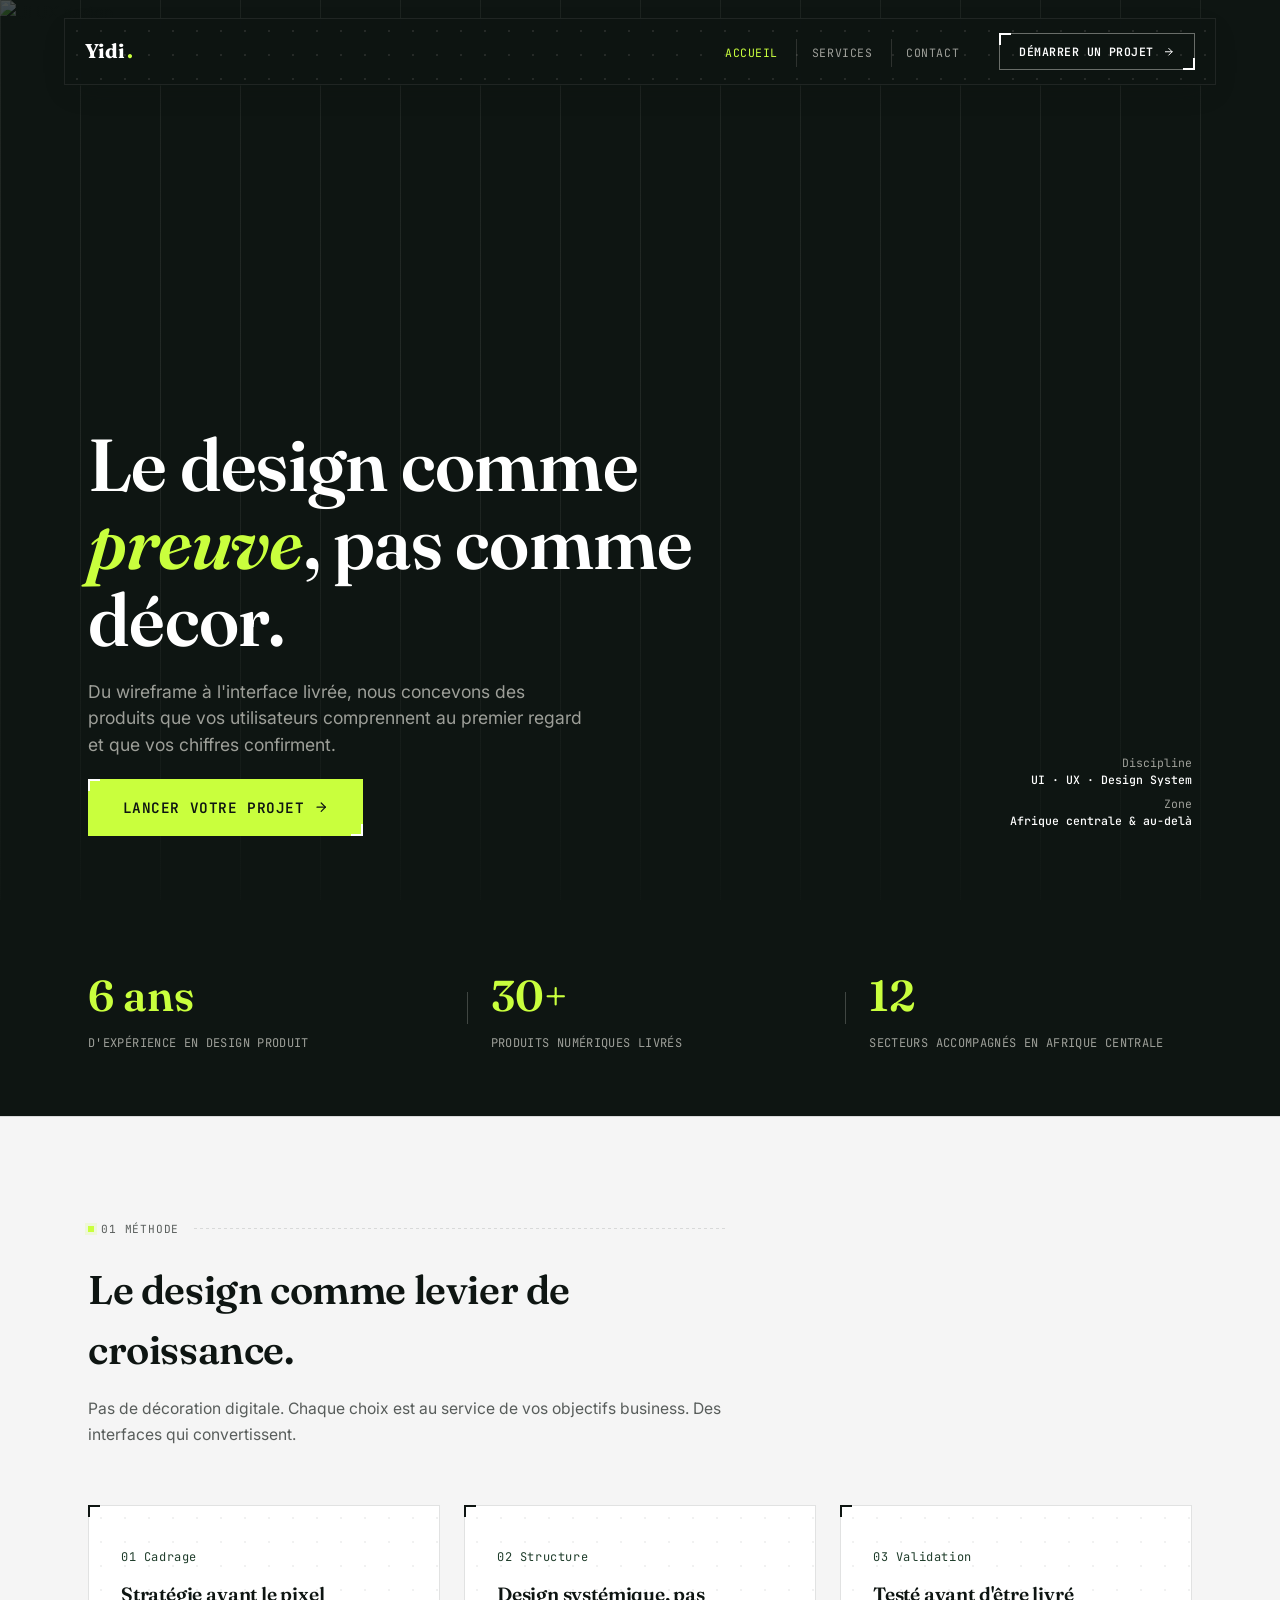
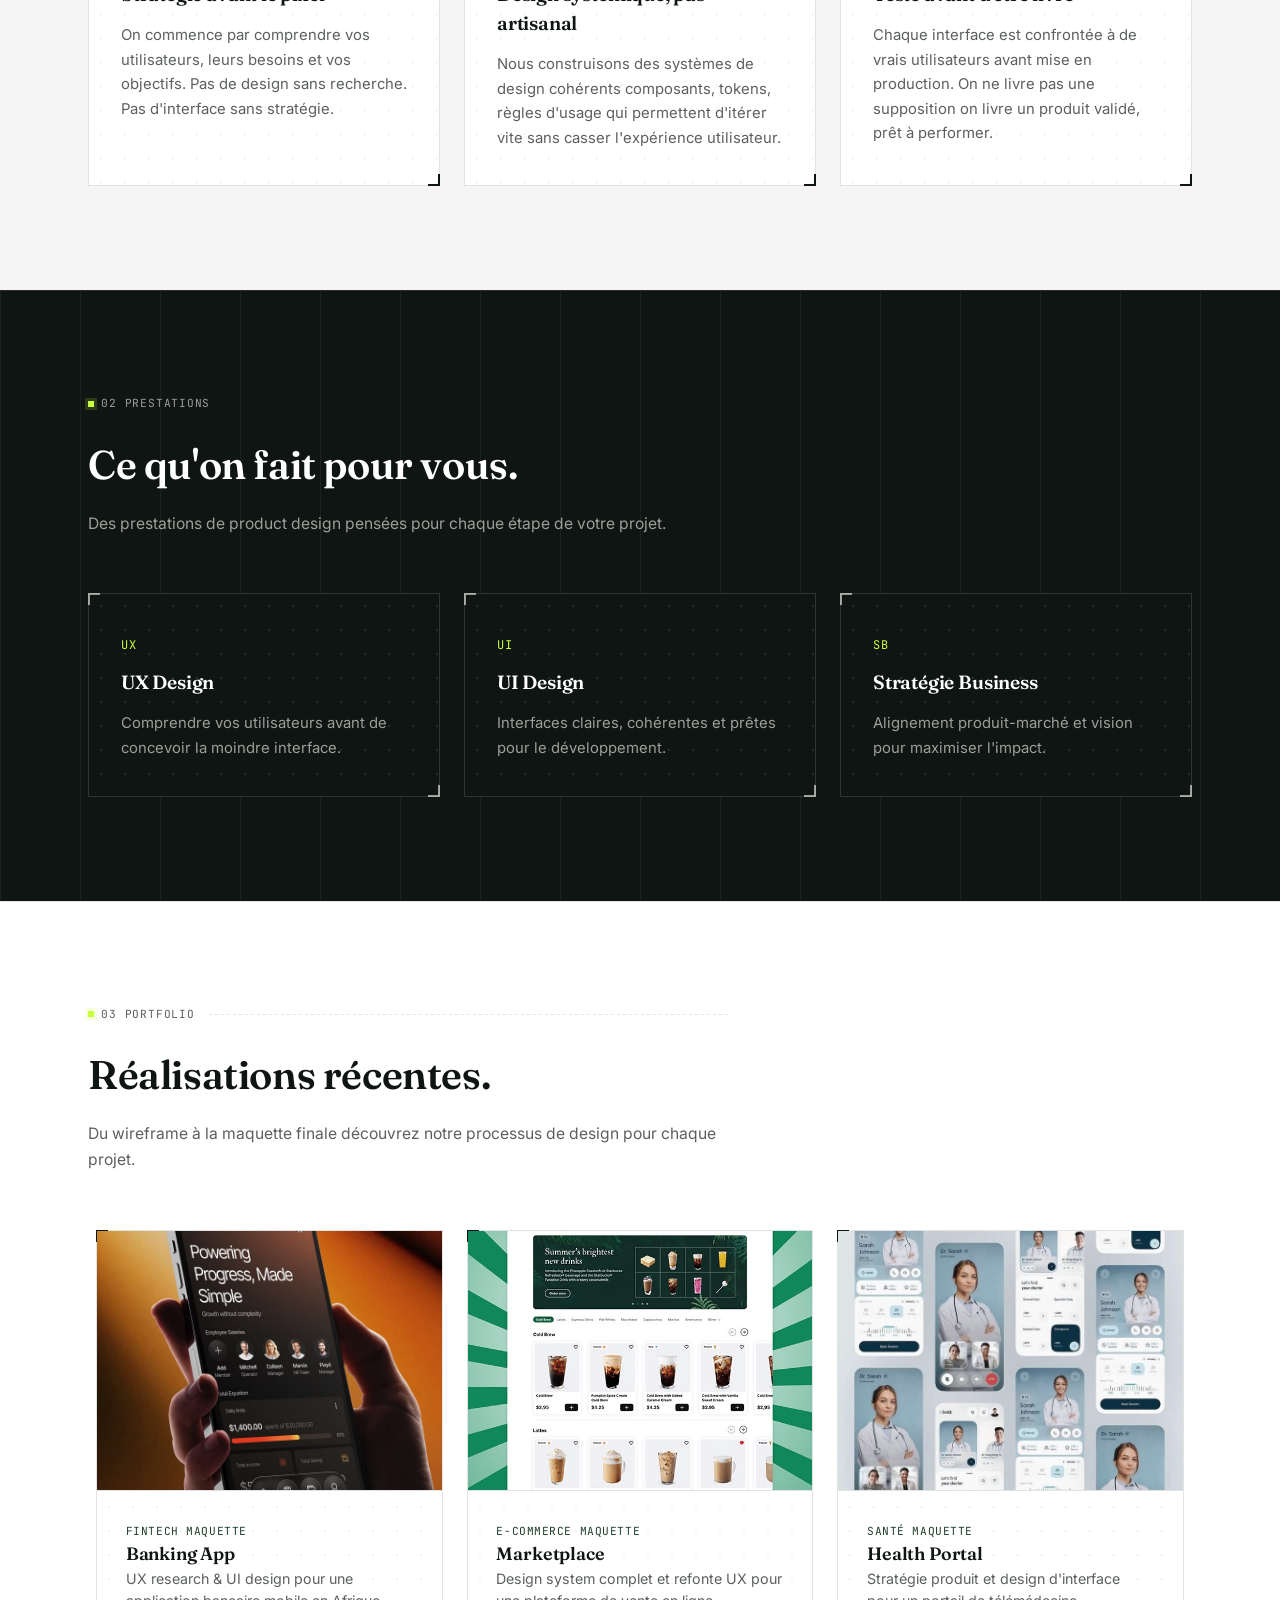
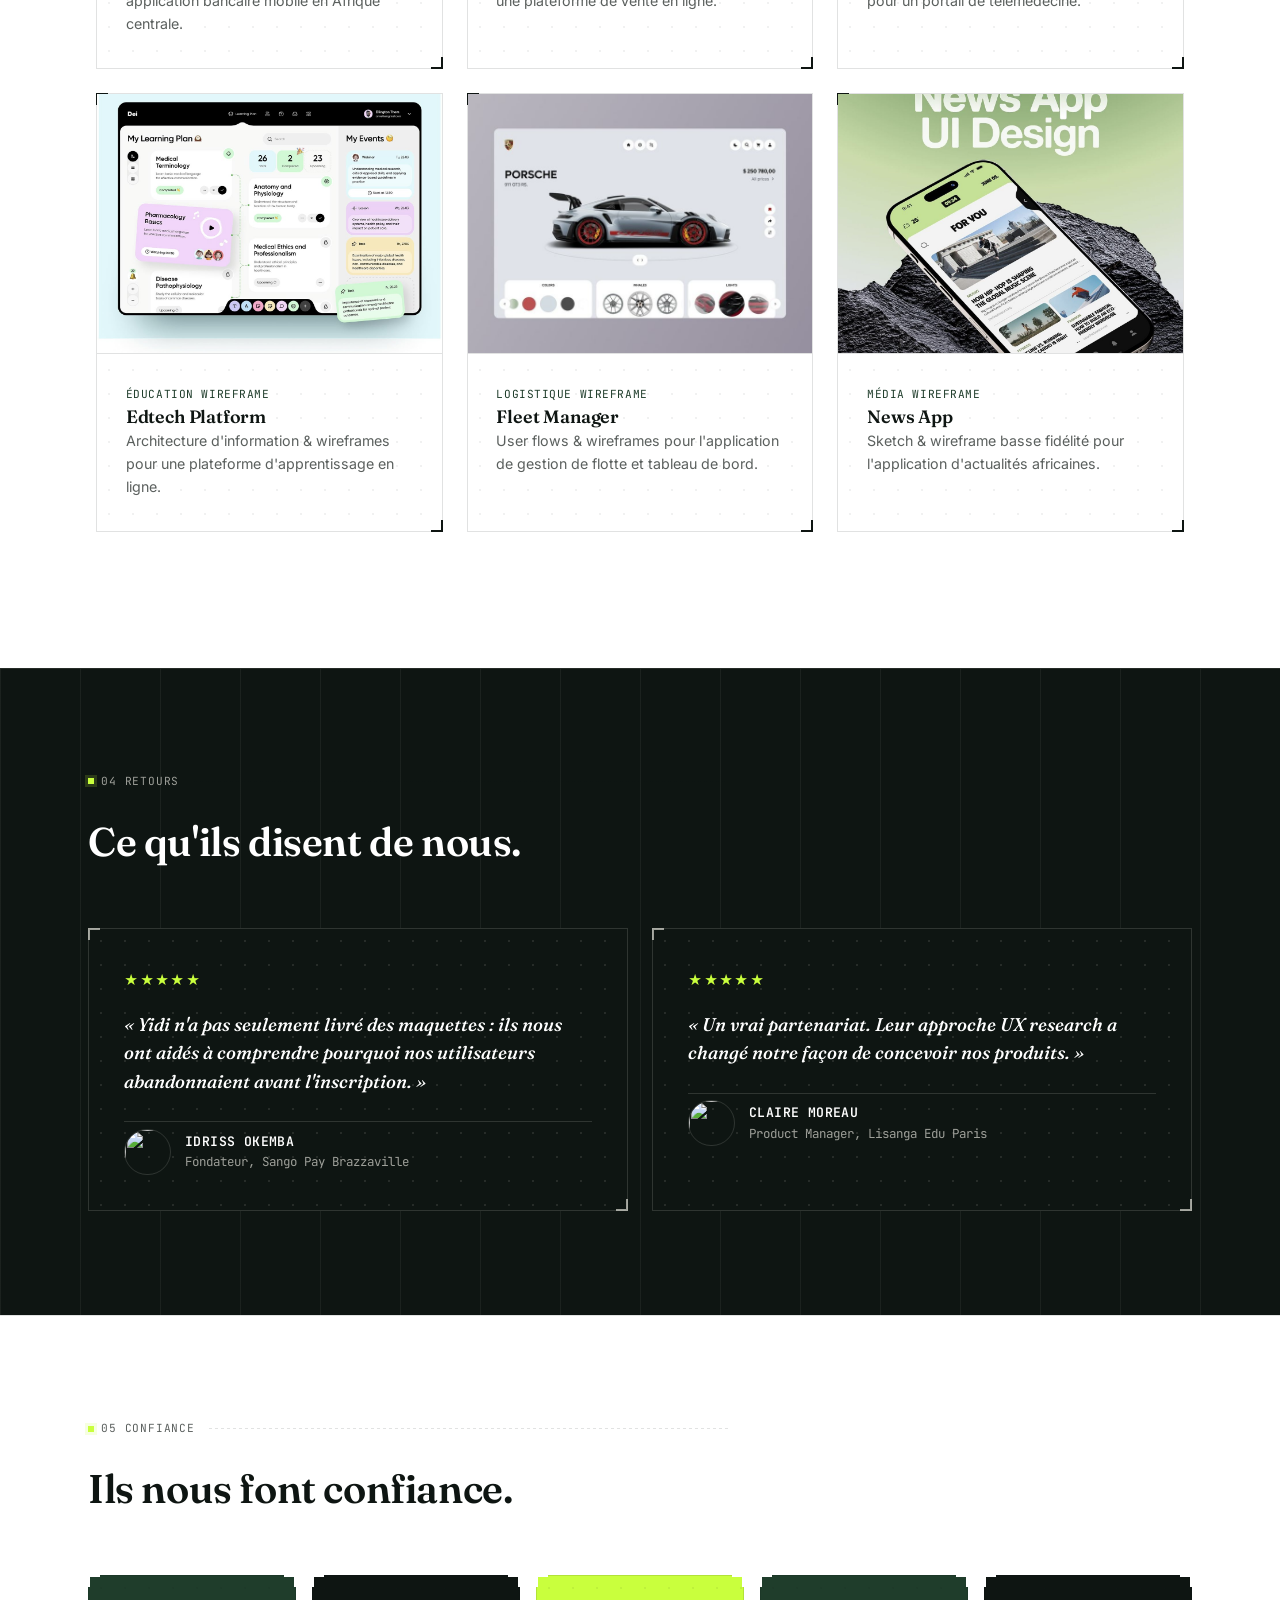
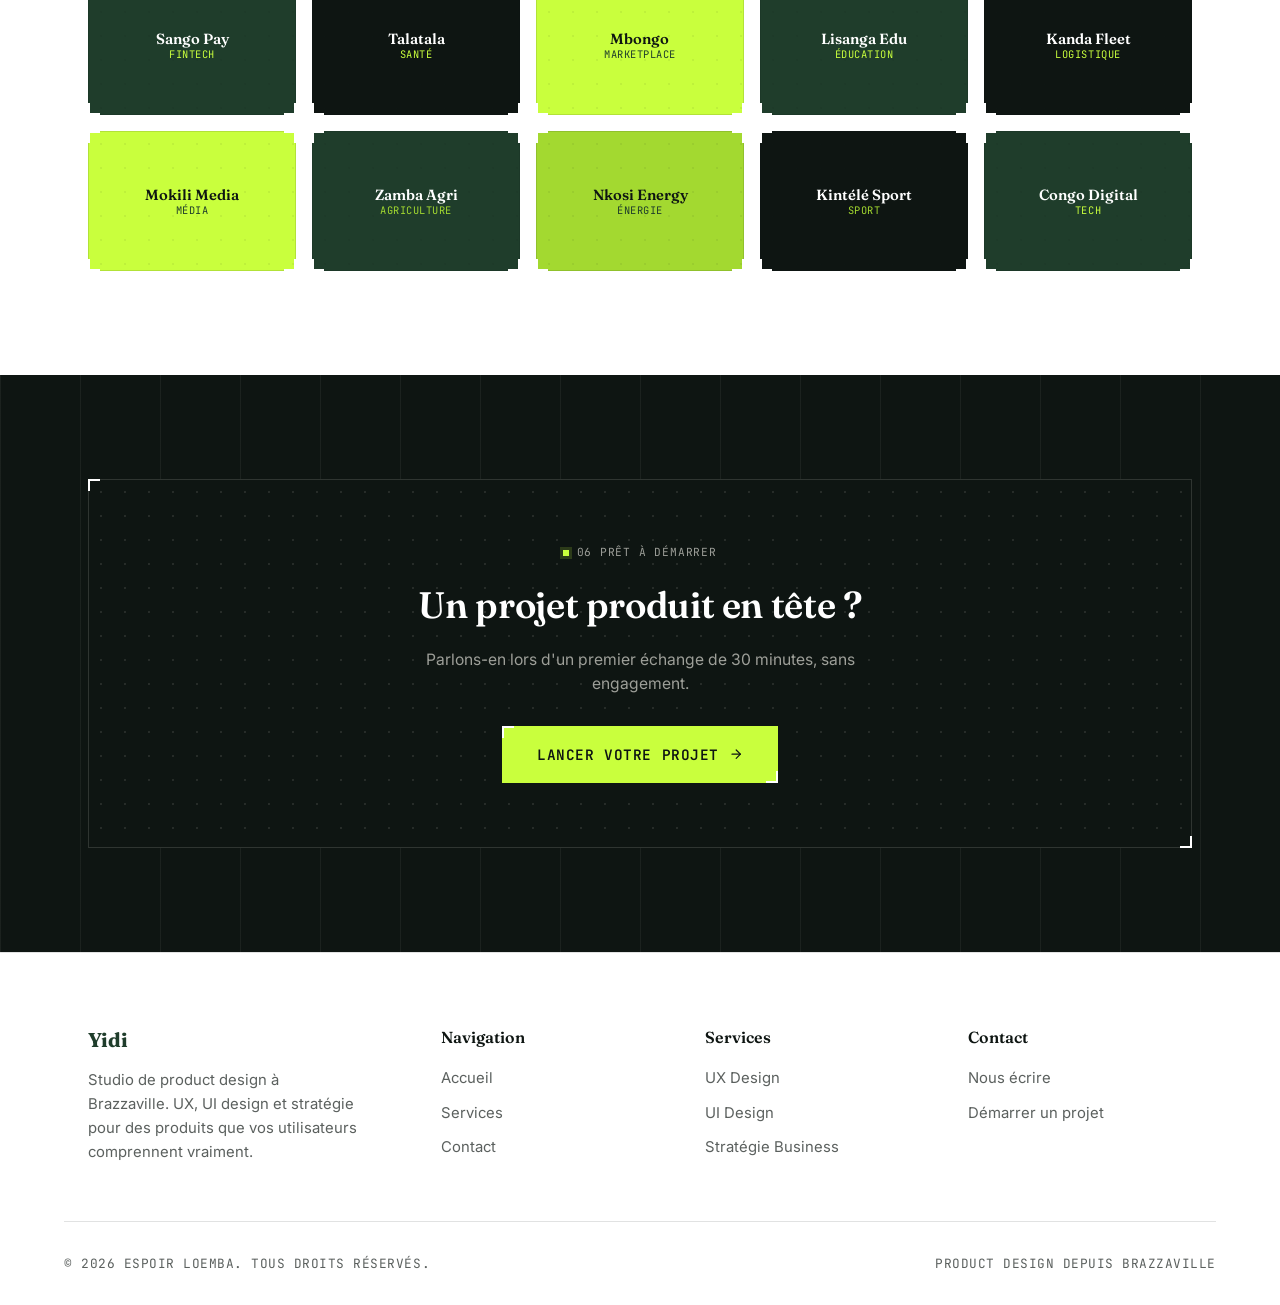
==== commit e4e3c768: "refactor: 8 factorizations (dead vars, flex-col, content+pos, dot-bg, letter-spacing, alpha vars, re" ====
--- a/index.html
+++ b/index.html
@@ -15,7 +15,7 @@
 <body>
 
     <header class="header">
-        <div class="header__inner">
+        <div class="header-inner">
             <a href="index.html" class="logo">Yidi<span>.</span></a>
             <a href="#nav" class="nav-burger" aria-label="Menu">
                 <span></span><span></span><span></span>
@@ -26,29 +26,29 @@
                 </svg>
             </a>
             <nav id="nav" class="nav" aria-label="Navigation principale">
-                <ul class="nav__list">
+                <ul class="nav-list">
                     <li><a href="index.html" aria-current="page">Accueil</a></li>
                     <li><a href="services">Services</a></li>
                     <li><a href="contact">Contact</a></li>
                 </ul>
-                <a href="contact#form" class="btn btn--ghost btn--sm frame">Démarrer un projet<span class="btn__arrow"><svg xmlns="http://www.w3.org/2000/svg" width="16" height="16" viewBox="0 0 24 24" fill="none" stroke="currentColor" stroke-width="2" stroke-linecap="round" stroke-linejoin="round"><path d="M5 12h14"/><path d="m12 5 7 7-7 7"/></svg></span></a>
+                <a href="contact#form" class="btn btn-ghost btn-sm frame">Démarrer un projet<span class="btn-arrow"><svg xmlns="http://www.w3.org/2000/svg" width="16" height="16" viewBox="0 0 24 24" fill="none" stroke="currentColor" stroke-width="2" stroke-linecap="round" stroke-linejoin="round"><path d="M5 12h14"/><path d="m12 5 7 7-7 7"/></svg></span></a>
             </nav>
         </div>
     </header>
 
     <main>
         <section class="herosection">
-            <img class="hero__bg" src="https://images.unsplash.com/photo-1586717791821-3f44a563fa4c?w=1400&q=90" alt="UI UX design">
-            <div class="hero__inner">
-                <div class="hero__grid">
-                    <div class="hero__copy">
+            <img class="hero-bg" src="https://images.unsplash.com/photo-1586717791821-3f44a563fa4c?w=1400&q=90" alt="UI UX design">
+            <div class="hero-inner">
+                <div class="hero-grid">
+                    <div class="hero-copy flex-col">
                         <h1>Le design comme <em>preuve</em>, pas comme décor.</h1>
                         <p class="lead">Du wireframe à l'interface livrée, nous concevons des produits que vos utilisateurs comprennent au premier regard et que vos chiffres confirment.</p>
-                        <div class="hero__actions">
-                            <a href="contact#form" class="btn btn--lg frame">Lancer votre projet<span class="btn__arrow"><svg xmlns="http://www.w3.org/2000/svg" width="16" height="16" viewBox="0 0 24 24" fill="none" stroke="currentColor" stroke-width="2" stroke-linecap="round" stroke-linejoin="round"><path d="M5 12h14"/><path d="m12 5 7 7-7 7"/></svg></span></a>
+                        <div class="hero-actions">
+                            <a href="contact#form" class="btn btn-lg frame">Lancer votre projet<span class="btn-arrow"><svg xmlns="http://www.w3.org/2000/svg" width="16" height="16" viewBox="0 0 24 24" fill="none" stroke="currentColor" stroke-width="2" stroke-linecap="round" stroke-linejoin="round"><path d="M5 12h14"/><path d="m12 5 7 7-7 7"/></svg></span></a>
                         </div>
                     </div>
-                    <div class="hero__meta">
+                    <div class="hero-meta flex-col">
                         <span>Discipline<br><strong>UI · UX · Design System</strong></span>
                         <span>Zone<br><strong>Afrique centrale &amp; au‑delà</strong></span>
                     </div>
@@ -58,46 +58,46 @@
 
         <section class="stats">
             <div class="container">
-                <div class="stats__grid">
-                    <div class="stat">
-                        <span class="stat__num">6 ans</span>
-                        <span class="stat__label">d'expérience en design produit</span>
-                    </div>
-                    <div class="stat">
-                        <span class="stat__num">30+</span>
-                        <span class="stat__label">produits numériques livrés</span>
-                    </div>
-                    <div class="stat">
-                        <span class="stat__num">12</span>
-                        <span class="stat__label">secteurs accompagnés en Afrique centrale</span>
-                    </div>
-                </div>
-            </div>
-        </section>
-
-        <section class="section section--alt methodology">
-            <div class="container">
-                <header class="section__head">
-                    <div class="eyebrow">
-                        <span class="tag tag--signal">01 Méthode</span>
-                        <span class="rule"></span>
-                    </div>
-                    <h2 class="section__title">Le design comme levier de croissance.</h2>
-                    <p class="section__desc">Pas de décoration digitale. Chaque choix est au service de vos objectifs business. Des interfaces qui convertissent.</p>
-                </header>
-                <div class="methodology__grid">
-                    <article class="card frame methodology__card">
-                        <span class="methodology__num">01 Cadrage</span>
+                <div class="stats-grid">
+                    <div class="stat flex-col">
+                        <span class="stat-num">6 ans</span>
+                        <span class="stat-label">d'expérience en design produit</span>
+                    </div>
+                    <div class="stat flex-col">
+                        <span class="stat-num">30+</span>
+                        <span class="stat-label">produits numériques livrés</span>
+                    </div>
+                    <div class="stat flex-col">
+                        <span class="stat-num">12</span>
+                        <span class="stat-label">secteurs accompagnés en Afrique centrale</span>
+                    </div>
+                </div>
+            </div>
+        </section>
+
+        <section class="section section-alt methodology">
+            <div class="container">
+                <header class="section-head">
+                    <div class="eyebrow">
+                        <span class="tag tag-signal">01 Méthode</span>
+                        <span class="rule"></span>
+                    </div>
+                    <h2 class="section-title">Le design comme levier de croissance.</h2>
+                    <p class="section-desc">Pas de décoration digitale. Chaque choix est au service de vos objectifs business. Des interfaces qui convertissent.</p>
+                </header>
+                <div class="methodology-grid">
+                    <article class="card flex-col frame methodology-card">
+                        <span class="methodology-num">01 Cadrage</span>
                         <h3>Stratégie avant le pixel</h3>
                         <p>On commence par comprendre vos utilisateurs, leurs besoins et vos objectifs. Pas de design sans recherche. Pas d'interface sans stratégie.</p>
                     </article>
-                    <article class="card frame methodology__card">
-                        <span class="methodology__num">02 Structure</span>
+                    <article class="card flex-col frame methodology-card">
+                        <span class="methodology-num">02 Structure</span>
                         <h3>Design systémique, pas artisanal</h3>
                         <p>Nous construisons des systèmes de design cohérents composants, tokens, règles d'usage qui permettent d'itérer vite sans casser l'expérience utilisateur.</p>
                     </article>
-                    <article class="card frame methodology__card">
-                        <span class="methodology__num">03 Validation</span>
+                    <article class="card flex-col frame methodology-card">
+                        <span class="methodology-num">03 Validation</span>
                         <h3>Testé avant d'être livré</h3>
                         <p>Chaque interface est confrontée à de vrais utilisateurs avant mise en production. On ne livre pas une supposition on livre un produit validé, prêt à performer.</p>
                     </article>
@@ -105,29 +105,29 @@
             </div>
         </section>
 
-        <section class="section section--services">
-            <div class="container">
-                <header class="section__head">
-                    <div class="eyebrow">
-                        <span class="tag tag--signal">02 Prestations</span>
-                        <span class="rule"></span>
-                    </div>
-                    <h2 class="section__title">Ce qu'on fait pour vous.</h2>
-                    <p class="section__desc">Des prestations de product design pensées pour chaque étape de votre projet.</p>
-                </header>
-                <div class="services__grid">
-                    <a href="services" class="card card--dark frame service__card">
-                        <span class="service__num">UX</span>
+        <section class="section section-services">
+            <div class="container">
+                <header class="section-head">
+                    <div class="eyebrow">
+                        <span class="tag tag-signal">02 Prestations</span>
+                        <span class="rule"></span>
+                    </div>
+                    <h2 class="section-title">Ce qu'on fait pour vous.</h2>
+                    <p class="section-desc">Des prestations de product design pensées pour chaque étape de votre projet.</p>
+                </header>
+                <div class="services-grid">
+                    <a href="services" class="card flex-col dark frame service-card">
+                        <span class="service-num">UX</span>
                         <h3>UX Design</h3>
                         <p>Comprendre vos utilisateurs avant de concevoir la moindre interface.</p>
                     </a>
-                    <a href="services" class="card card--dark frame service__card">
-                        <span class="service__num">UI</span>
+                    <a href="services" class="card flex-col dark frame service-card">
+                        <span class="service-num">UI</span>
                         <h3>UI Design</h3>
                         <p>Interfaces claires, cohérentes et prêtes pour le développement.</p>
                     </a>
-                    <a href="services" class="card card--dark frame service__card">
-                        <span class="service__num">SB</span>
+                    <a href="services" class="card flex-col dark frame service-card">
+                        <span class="service-num">SB</span>
                         <h3>Stratégie Business</h3>
                         <p>Alignement produit-marché et vision pour maximiser l'impact.</p>
                     </a>
@@ -137,72 +137,72 @@
 
         <section class="section realisations">
             <div class="container">
-                <header class="section__head">
-                    <div class="eyebrow">
-                        <span class="tag tag--signal">03 Portfolio</span>
-                        <span class="rule"></span>
-                    </div>
-                    <h2 class="section__title">Réalisations récentes.</h2>
-                    <p class="section__desc">Du wireframe à la maquette finale découvrez notre processus de design pour chaque projet.</p>
-                </header>
-            </div>
-            <div class="realisations__grid">
-                <article class="card frame realisation__card">
-                    <div class="realisation__thumb">
+                <header class="section-head">
+                    <div class="eyebrow">
+                        <span class="tag tag-signal">03 Portfolio</span>
+                        <span class="rule"></span>
+                    </div>
+                    <h2 class="section-title">Réalisations récentes.</h2>
+                    <p class="section-desc">Du wireframe à la maquette finale découvrez notre processus de design pour chaque projet.</p>
+                </header>
+            </div>
+            <div class="realisations-grid">
+                <article class="card flex-col frame realisation-card">
+                    <div class="realisation-thumb">
                         <img src="./assets/images/home/banking-app.jpg" alt="Banking App project">
                     </div>
-                    <div class="realisation__body">
-                        <span class="realisation__tag">Fintech Maquette</span>
+                    <div class="realisation-body">
+                        <span class="realisation-tag">Fintech Maquette</span>
                         <h3>Banking App</h3>
                         <p>UX research & UI design pour une application bancaire mobile en Afrique centrale.</p>
                     </div>
                 </article>
-                <article class="card frame realisation__card">
-                    <div class="realisation__thumb">
+                <article class="card flex-col frame realisation-card">
+                    <div class="realisation-thumb">
                         <img src="./assets/images/home/marketplace.jpg" alt="Marketplace project">
                     </div>
-                    <div class="realisation__body">
-                        <span class="realisation__tag">E-commerce Maquette</span>
+                    <div class="realisation-body">
+                        <span class="realisation-tag">E-commerce Maquette</span>
                         <h3>Marketplace</h3>
                         <p>Design system complet et refonte UX pour une plateforme de vente en ligne.</p>
                     </div>
                 </article>
-                <article class="card frame realisation__card">
-                    <div class="realisation__thumb">
+                <article class="card flex-col frame realisation-card">
+                    <div class="realisation-thumb">
                         <img src="./assets/images/home/health-portal.jpg" alt="Health Portal project">
                     </div>
-                    <div class="realisation__body">
-                        <span class="realisation__tag">Santé Maquette</span>
+                    <div class="realisation-body">
+                        <span class="realisation-tag">Santé Maquette</span>
                         <h3>Health Portal</h3>
                         <p>Stratégie produit et design d'interface pour un portail de télémédecine.</p>
                     </div>
                 </article>
-                <article class="card frame realisation__card">
-                    <div class="realisation__thumb">
+                <article class="card flex-col frame realisation-card">
+                    <div class="realisation-thumb">
                         <img src="./assets/images/home/edtech-platform.jpg" alt="Edtech Platform wireframe">
                     </div>
-                    <div class="realisation__body">
-                        <span class="realisation__tag">Éducation Wireframe</span>
+                    <div class="realisation-body">
+                        <span class="realisation-tag">Éducation Wireframe</span>
                         <h3>Edtech Platform</h3>
                         <p>Architecture d'information & wireframes pour une plateforme d'apprentissage en ligne.</p>
                     </div>
                 </article>
-                <article class="card frame realisation__card">
-                    <div class="realisation__thumb">
+                <article class="card flex-col frame realisation-card">
+                    <div class="realisation-thumb">
                         <img src="./assets/images/home/fleet-manager.jpg" alt="Fleet Manager wireframe">
                     </div>
-                    <div class="realisation__body">
-                        <span class="realisation__tag">Logistique Wireframe</span>
+                    <div class="realisation-body">
+                        <span class="realisation-tag">Logistique Wireframe</span>
                         <h3>Fleet Manager</h3>
                         <p>User flows & wireframes pour l'application de gestion de flotte et tableau de bord.</p>
                     </div>
                 </article>
-                <article class="card frame realisation__card">
-                    <div class="realisation__thumb">
+                <article class="card flex-col frame realisation-card">
+                    <div class="realisation-thumb">
                         <img src="./assets/images/home/news-app.jpg" alt="News App wireframe">
                     </div>
-                    <div class="realisation__body">
-                        <span class="realisation__tag">Média Wireframe</span>
+                    <div class="realisation-body">
+                        <span class="realisation-tag">Média Wireframe</span>
                         <h3>News App</h3>
                         <p>Sketch & wireframe basse fidélité pour l'application d'actualités africaines.</p>
                     </div>
@@ -210,33 +210,33 @@
             </div>
         </section>
 
-        <section class="section section--alt testimonials">
-            <div class="container">
-                <header class="section__head">
-                    <div class="eyebrow">
-                        <span class="tag tag--signal">04 Retours</span>
-                        <span class="rule"></span>
-                    </div>
-                    <h2 class="section__title">Ce qu'ils disent de nous.</h2>
-                </header>
-                <div class="testimonials__grid">
-                    <figure class="card card--dark frame testimonial__card">
-                        <span class="testimonial__rating" aria-label="5 étoiles sur 5">★★★★★</span>
+        <section class="section section-alt testimonials">
+            <div class="container">
+                <header class="section-head">
+                    <div class="eyebrow">
+                        <span class="tag tag-signal">04 Retours</span>
+                        <span class="rule"></span>
+                    </div>
+                    <h2 class="section-title">Ce qu'ils disent de nous.</h2>
+                </header>
+                <div class="testimonials-grid">
+                    <figure class="card flex-col dark frame testimonial-card">
+                        <span class="testimonial-rating" aria-label="5 étoiles sur 5">★★★★★</span>
                         <blockquote>« Yidi n'a pas seulement livré des maquettes : ils nous ont aidés à comprendre pourquoi nos utilisateurs abandonnaient avant l'inscription. »</blockquote>
                         <figcaption>
-                            <img class="testimonial__avatar" src="https://randomuser.me/api/portraits/men/54.jpg" alt="" loading="lazy">
-                            <div class="testimonial__who">
+                            <img class="testimonial-avatar" src="https://randomuser.me/api/portraits/men/54.jpg" alt="" loading="lazy">
+                            <div class="testimonial-who flex-col">
                                 <strong>Idriss Okemba</strong>
                                 <span>Fondateur, Sango Pay Brazzaville</span>
                             </div>
                         </figcaption>
                     </figure>
-                    <figure class="card card--dark frame testimonial__card">
-                        <span class="testimonial__rating" aria-label="5 étoiles sur 5">★★★★★</span>
+                    <figure class="card flex-col dark frame testimonial-card">
+                        <span class="testimonial-rating" aria-label="5 étoiles sur 5">★★★★★</span>
                         <blockquote>« Un vrai partenariat. Leur approche UX research a changé notre façon de concevoir nos produits. »</blockquote>
                         <figcaption>
-                            <img class="testimonial__avatar" src="https://randomuser.me/api/portraits/women/68.jpg" alt="" loading="lazy">
-                            <div class="testimonial__who">
+                            <img class="testimonial-avatar" src="https://randomuser.me/api/portraits/women/68.jpg" alt="" loading="lazy">
+                            <div class="testimonial-who flex-col">
                                 <strong>Claire Moreau</strong>
                                 <span>Product Manager, Lisanga Edu Paris</span>
                             </div>
@@ -248,63 +248,63 @@
 
         <section class="section partners">
             <div class="container">
-                <header class="section__head">
-                    <div class="eyebrow">
-                        <span class="tag tag--signal">05 Confiance</span>
-                        <span class="rule"></span>
-                    </div>
-                    <h2 class="section__title">Ils nous font confiance.</h2>
-                </header>
-                <div class="partners__grid">
-                    <div class="card frame partner__logo" style="background-color: var(--secondary); color: var(--background); min-height: 140px; padding: 2rem 1.4rem;">
-                        <span class="frame__mark-tr"></span>
-                        <span class="frame__mark-bl"></span>
-                        <span class="partner__name"><strong style="color: var(--background);">Sango Pay</strong><span style="color: var(--primary);">Fintech</span></span>
-                    </div>
-                    <div class="card frame partner__logo" style="background-color: var(--foreground); color: var(--background); min-height: 140px; padding: 2rem 1.4rem;">
-                        <span class="frame__mark-tr"></span>
-                        <span class="frame__mark-bl"></span>
-                        <span class="partner__name"><strong style="color: var(--background);">Talatala</strong><span style="color: var(--primary);">Santé</span></span>
-                    </div>
-                    <div class="card frame partner__logo" style="background-color: var(--primary); color: var(--background); min-height: 140px; padding: 2rem 1.4rem;">
-                        <span class="frame__mark-tr"></span>
-                        <span class="frame__mark-bl"></span>
-                        <span class="partner__name"><strong style="color: var(--foreground);">Mbongo</strong><span style="color: var(--secondary);">Marketplace</span></span>
-                    </div>
-                    <div class="card frame partner__logo" style="background-color: var(--secondary); color: var(--background); min-height: 140px; padding: 2rem 1.4rem;">
-                        <span class="frame__mark-tr"></span>
-                        <span class="frame__mark-bl"></span>
-                        <span class="partner__name"><strong style="color: var(--background);">Lisanga Edu</strong><span style="color: var(--primary);">Éducation</span></span>
-                    </div>
-                    <div class="card frame partner__logo" style="background-color: var(--foreground); color: var(--background); min-height: 140px; padding: 2rem 1.4rem;">
-                        <span class="frame__mark-tr"></span>
-                        <span class="frame__mark-bl"></span>
-                        <span class="partner__name"><strong style="color: var(--background);">Kanda Fleet</strong><span style="color: var(--primary);">Logistique</span></span>
-                    </div>
-                    <div class="card frame partner__logo" style="background-color: var(--primary); color: var(--background); min-height: 140px; padding: 2rem 1.4rem;">
-                        <span class="frame__mark-tr"></span>
-                        <span class="frame__mark-bl"></span>
-                        <span class="partner__name"><strong style="color: var(--foreground);">Mokili Media</strong><span style="color: var(--secondary);">Média</span></span>
-                    </div>
-                    <div class="card frame partner__logo" style="background-color: var(--secondary); color: var(--background); min-height: 140px; padding: 2rem 1.4rem;">
-                        <span class="frame__mark-tr"></span>
-                        <span class="frame__mark-bl"></span>
-                        <span class="partner__name"><strong style="color: var(--background);">Zamba Agri</strong><span style="color: var(--primary-deep);">Agriculture</span></span>
-                    </div>
-                    <div class="card frame partner__logo" style="background-color: var(--primary-deep); color: var(--background); min-height: 140px; padding: 2rem 1.4rem;">
-                        <span class="frame__mark-tr"></span>
-                        <span class="frame__mark-bl"></span>
-                        <span class="partner__name"><strong style="color: var(--foreground);">Nkosi Energy</strong><span style="color: var(--secondary);">Énergie</span></span>
-                    </div>
-                    <div class="card frame partner__logo" style="background-color: var(--foreground); color: var(--background); min-height: 140px; padding: 2rem 1.4rem;">
-                        <span class="frame__mark-tr"></span>
-                        <span class="frame__mark-bl"></span>
-                        <span class="partner__name"><strong style="color: var(--background);">Kintélé Sport</strong><span style="color: var(--primary-deep);">Sport</span></span>
-                    </div>
-                    <div class="card frame partner__logo" style="background-color: var(--secondary); color: var(--background); min-height: 140px; padding: 2rem 1.4rem;">
-                        <span class="frame__mark-tr"></span>
-                        <span class="frame__mark-bl"></span>
-                        <span class="partner__name"><strong style="color: var(--background);">Congo Digital</strong><span style="color: var(--primary);">Tech</span></span>
+                <header class="section-head">
+                    <div class="eyebrow">
+                        <span class="tag tag-signal">05 Confiance</span>
+                        <span class="rule"></span>
+                    </div>
+                    <h2 class="section-title">Ils nous font confiance.</h2>
+                </header>
+                <div class="partners-grid">
+                    <div class="card flex-col frame partner-logo" style="background-color: var(--secondary); color: var(--background); min-height: 140px; padding: 2rem 1.4rem;">
+                        <span class="frame-mark-tr"></span>
+                        <span class="frame-mark-bl"></span>
+                        <span class="partner-name flex-col"><strong style="color: var(--background);">Sango Pay</strong><span style="color: var(--primary);">Fintech</span></span>
+                    </div>
+                    <div class="card flex-col frame partner-logo" style="background-color: var(--foreground); color: var(--background); min-height: 140px; padding: 2rem 1.4rem;">
+                        <span class="frame-mark-tr"></span>
+                        <span class="frame-mark-bl"></span>
+                        <span class="partner-name flex-col"><strong style="color: var(--background);">Talatala</strong><span style="color: var(--primary);">Santé</span></span>
+                    </div>
+                    <div class="card flex-col frame partner-logo" style="background-color: var(--primary); color: var(--background); min-height: 140px; padding: 2rem 1.4rem;">
+                        <span class="frame-mark-tr"></span>
+                        <span class="frame-mark-bl"></span>
+                        <span class="partner-name flex-col"><strong style="color: var(--foreground);">Mbongo</strong><span style="color: var(--secondary);">Marketplace</span></span>
+                    </div>
+                    <div class="card flex-col frame partner-logo" style="background-color: var(--secondary); color: var(--background); min-height: 140px; padding: 2rem 1.4rem;">
+                        <span class="frame-mark-tr"></span>
+                        <span class="frame-mark-bl"></span>
+                        <span class="partner-name flex-col"><strong style="color: var(--background);">Lisanga Edu</strong><span style="color: var(--primary);">Éducation</span></span>
+                    </div>
+                    <div class="card flex-col frame partner-logo" style="background-color: var(--foreground); color: var(--background); min-height: 140px; padding: 2rem 1.4rem;">
+                        <span class="frame-mark-tr"></span>
+                        <span class="frame-mark-bl"></span>
+                        <span class="partner-name flex-col"><strong style="color: var(--background);">Kanda Fleet</strong><span style="color: var(--primary);">Logistique</span></span>
+                    </div>
+                    <div class="card flex-col frame partner-logo" style="background-color: var(--primary); color: var(--background); min-height: 140px; padding: 2rem 1.4rem;">
+                        <span class="frame-mark-tr"></span>
+                        <span class="frame-mark-bl"></span>
+                        <span class="partner-name flex-col"><strong style="color: var(--foreground);">Mokili Media</strong><span style="color: var(--secondary);">Média</span></span>
+                    </div>
+                    <div class="card flex-col frame partner-logo" style="background-color: var(--secondary); color: var(--background); min-height: 140px; padding: 2rem 1.4rem;">
+                        <span class="frame-mark-tr"></span>
+                        <span class="frame-mark-bl"></span>
+                        <span class="partner-name flex-col"><strong style="color: var(--background);">Zamba Agri</strong><span style="color: var(--primary-deep);">Agriculture</span></span>
+                    </div>
+                    <div class="card flex-col frame partner-logo" style="background-color: var(--primary-deep); color: var(--background); min-height: 140px; padding: 2rem 1.4rem;">
+                        <span class="frame-mark-tr"></span>
+                        <span class="frame-mark-bl"></span>
+                        <span class="partner-name flex-col"><strong style="color: var(--foreground);">Nkosi Energy</strong><span style="color: var(--secondary);">Énergie</span></span>
+                    </div>
+                    <div class="card flex-col frame partner-logo" style="background-color: var(--foreground); color: var(--background); min-height: 140px; padding: 2rem 1.4rem;">
+                        <span class="frame-mark-tr"></span>
+                        <span class="frame-mark-bl"></span>
+                        <span class="partner-name flex-col"><strong style="color: var(--background);">Kintélé Sport</strong><span style="color: var(--primary-deep);">Sport</span></span>
+                    </div>
+                    <div class="card flex-col frame partner-logo" style="background-color: var(--secondary); color: var(--background); min-height: 140px; padding: 2rem 1.4rem;">
+                        <span class="frame-mark-tr"></span>
+                        <span class="frame-mark-bl"></span>
+                        <span class="partner-name flex-col"><strong style="color: var(--background);">Congo Digital</strong><span style="color: var(--primary);">Tech</span></span>
                     </div>
                 </div>
             </div>
@@ -312,47 +312,47 @@
 
         <section class="cta">
             <div class="container">
-                <div class="cta__block frame">
-                    <span class="tag tag--signal">06 Prêt à démarrer</span>
-                    <h2 class="cta__title">Un projet produit en tête ?</h2>
-                    <p class="cta__desc">Parlons-en lors d'un premier échange de 30 minutes, sans engagement.</p>
-                    <a href="contact#form" class="btn btn--lg frame">Lancer votre projet<span class="btn__arrow"><svg xmlns="http://www.w3.org/2000/svg" width="16" height="16" viewBox="0 0 24 24" fill="none" stroke="currentColor" stroke-width="2" stroke-linecap="round" stroke-linejoin="round"><path d="M5 12h14"/><path d="m12 5 7 7-7 7"/></svg></span></a>
+                <div class="cta-block frame flex flex-col items-center gap-4 text-center relative">
+                    <span class="tag tag-signal">06 Prêt à démarrer</span>
+                    <h2 class="cta-title">Un projet produit en tête ?</h2>
+                    <p class="cta-desc">Parlons-en lors d'un premier échange de 30 minutes, sans engagement.</p>
+                    <a href="contact#form" class="btn btn-lg frame">Lancer votre projet<span class="btn-arrow"><svg xmlns="http://www.w3.org/2000/svg" width="16" height="16" viewBox="0 0 24 24" fill="none" stroke="currentColor" stroke-width="2" stroke-linecap="round" stroke-linejoin="round"><path d="M5 12h14"/><path d="m12 5 7 7-7 7"/></svg></span></a>
                 </div>
             </div>
         </section>
     </main>
 
     <footer class="footer">
-        <div class="container footer__grid">
-            <div class="footer__brand">
+        <div class="container footer-grid">
+            <div class="footer-brand flex-col">
                 <a href="index.html" class="logo"><span>Yidi</span></a>
                 <p>Studio de product design à Brazzaville. UX, UI design et stratégie pour des produits que vos utilisateurs comprennent vraiment.</p>
             </div>
-            <div class="footer__col">
-                <h4 class="footer__heading">Navigation</h4>
-                <ul class="footer__list">
+            <div class="footer-col">
+                <h4 class="footer-heading">Navigation</h4>
+                <ul class="footer-list flex-col">
                     <li><a href="index.html">Accueil</a></li>
                     <li><a href="services">Services</a></li>
                     <li><a href="contact">Contact</a></li>
                 </ul>
             </div>
-            <div class="footer__col">
-                <h4 class="footer__heading">Services</h4>
-                <ul class="footer__list">
+            <div class="footer-col">
+                <h4 class="footer-heading">Services</h4>
+                <ul class="footer-list flex-col">
                     <li><a href="services">UX Design</a></li>
                     <li><a href="services">UI Design</a></li>
                     <li><a href="services">Stratégie Business</a></li>
                 </ul>
             </div>
-            <div class="footer__col">
-                <h4 class="footer__heading">Contact</h4>
-                <ul class="footer__list">
+            <div class="footer-col">
+                <h4 class="footer-heading">Contact</h4>
+                <ul class="footer-list flex-col">
                     <li><a href="contact">Nous écrire</a></li>
                     <li><a href="contact#form">Démarrer un projet</a></li>
                 </ul>
             </div>
         </div>
-        <div class="container footer__bottom">
+        <div class="container footer-bottom flex flex-wrap gap-4 justify-between font-mono text-muted text-uppercase">
             <p>&copy; 2026 Espoir LOEMBA. Tous droits réservés.</p>
             <p>Product design depuis Brazzaville</p>
         </div>
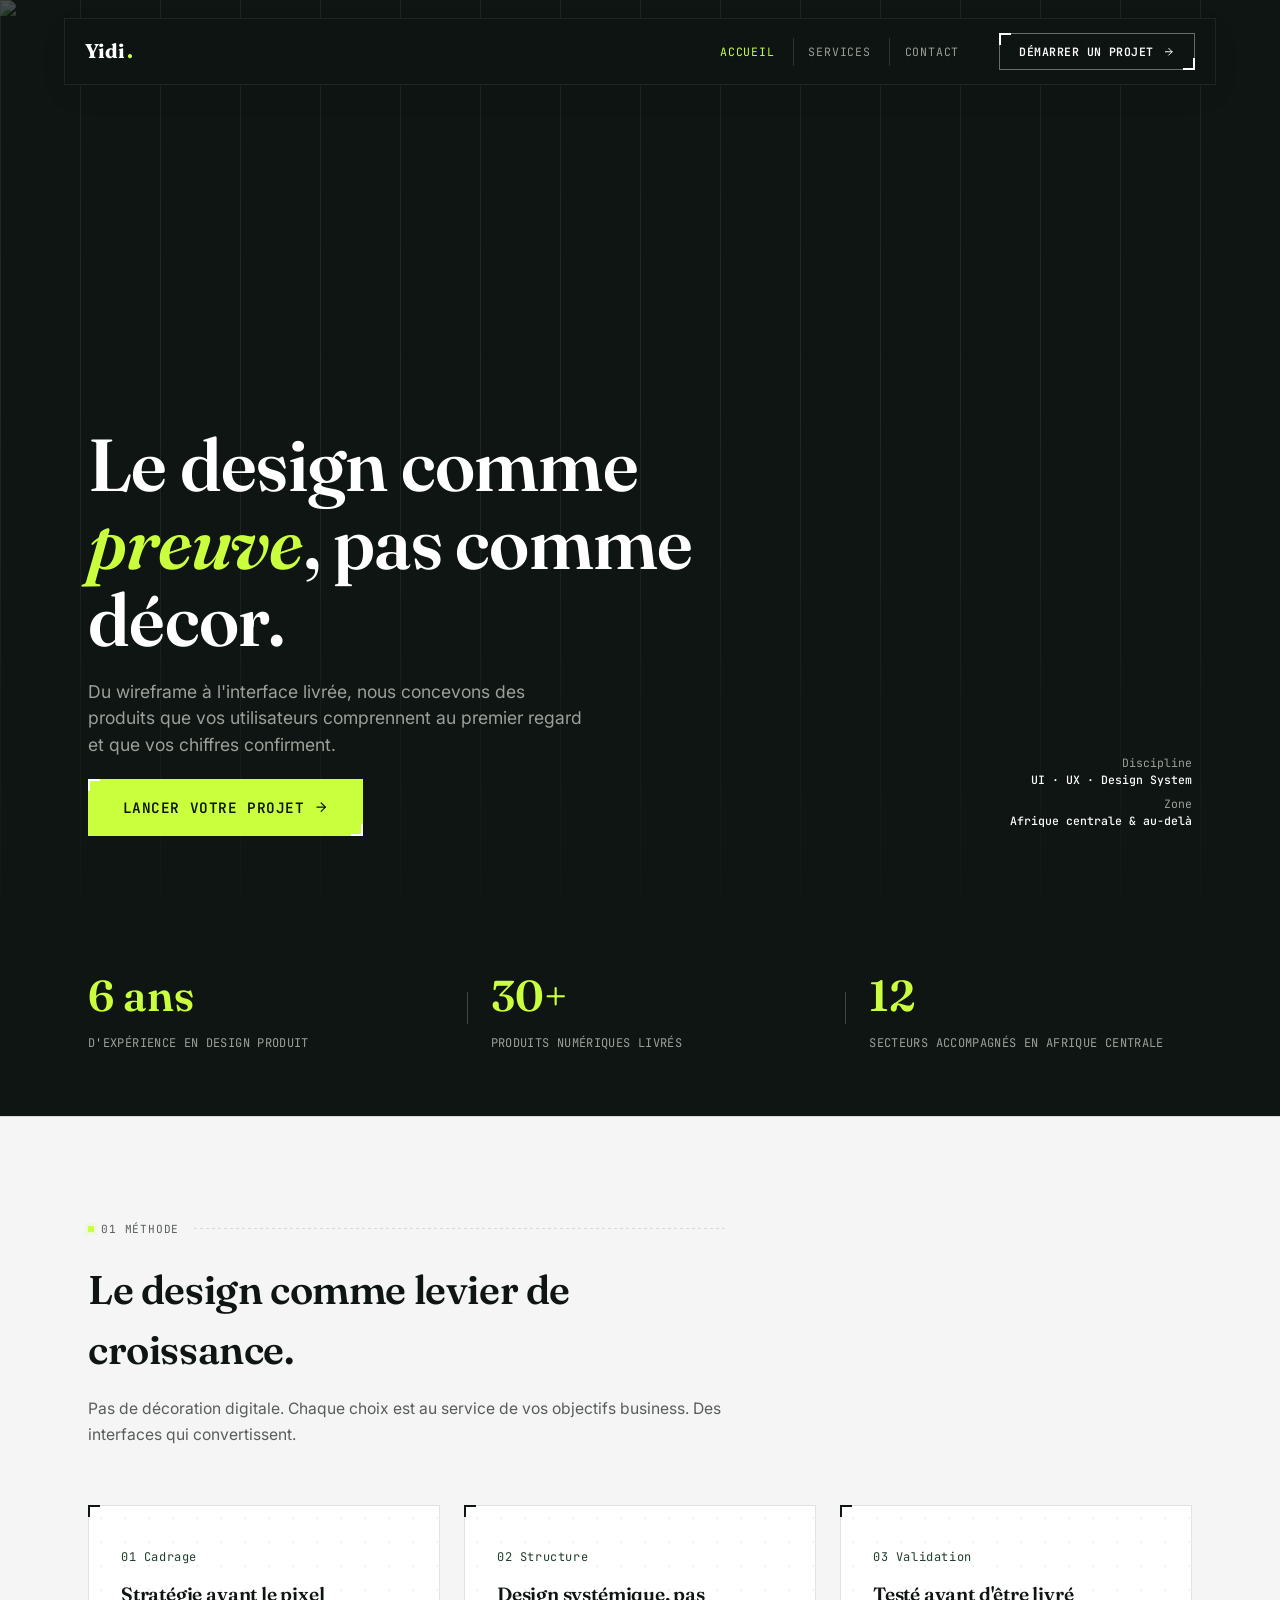
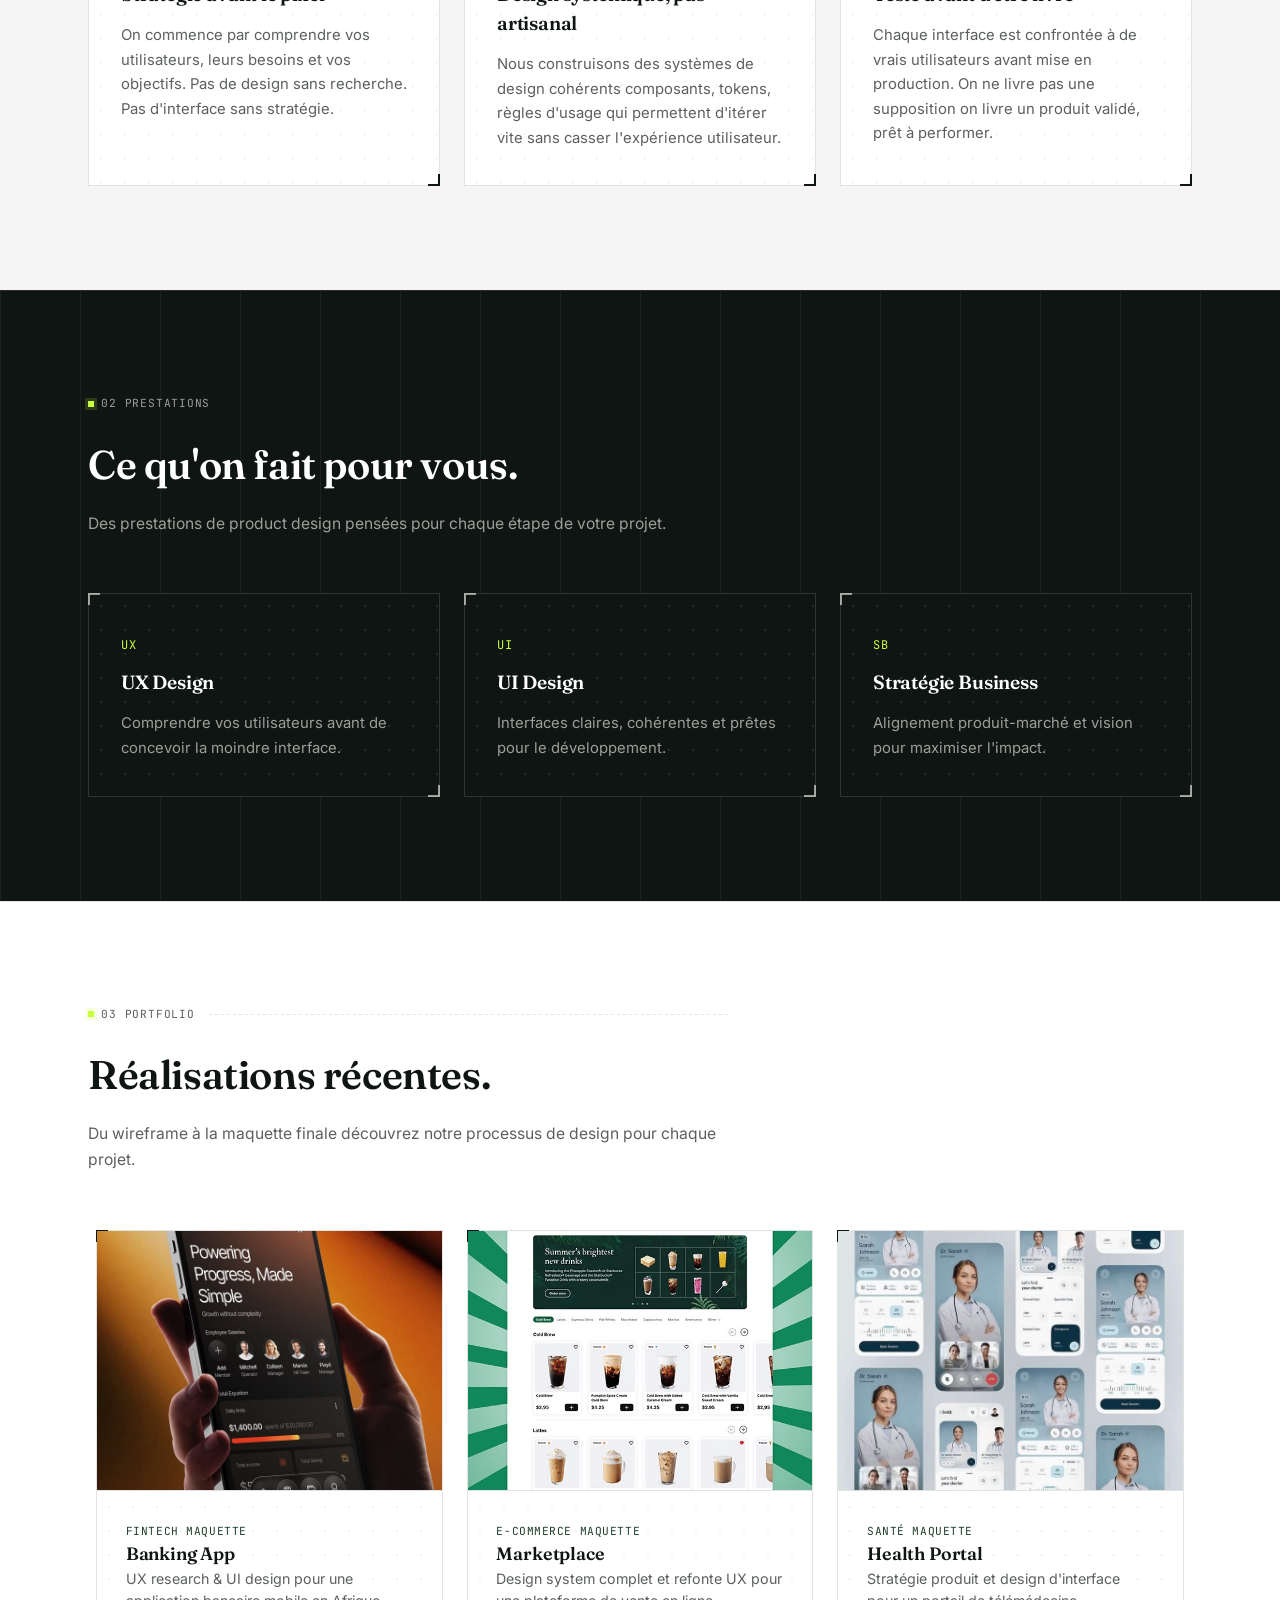
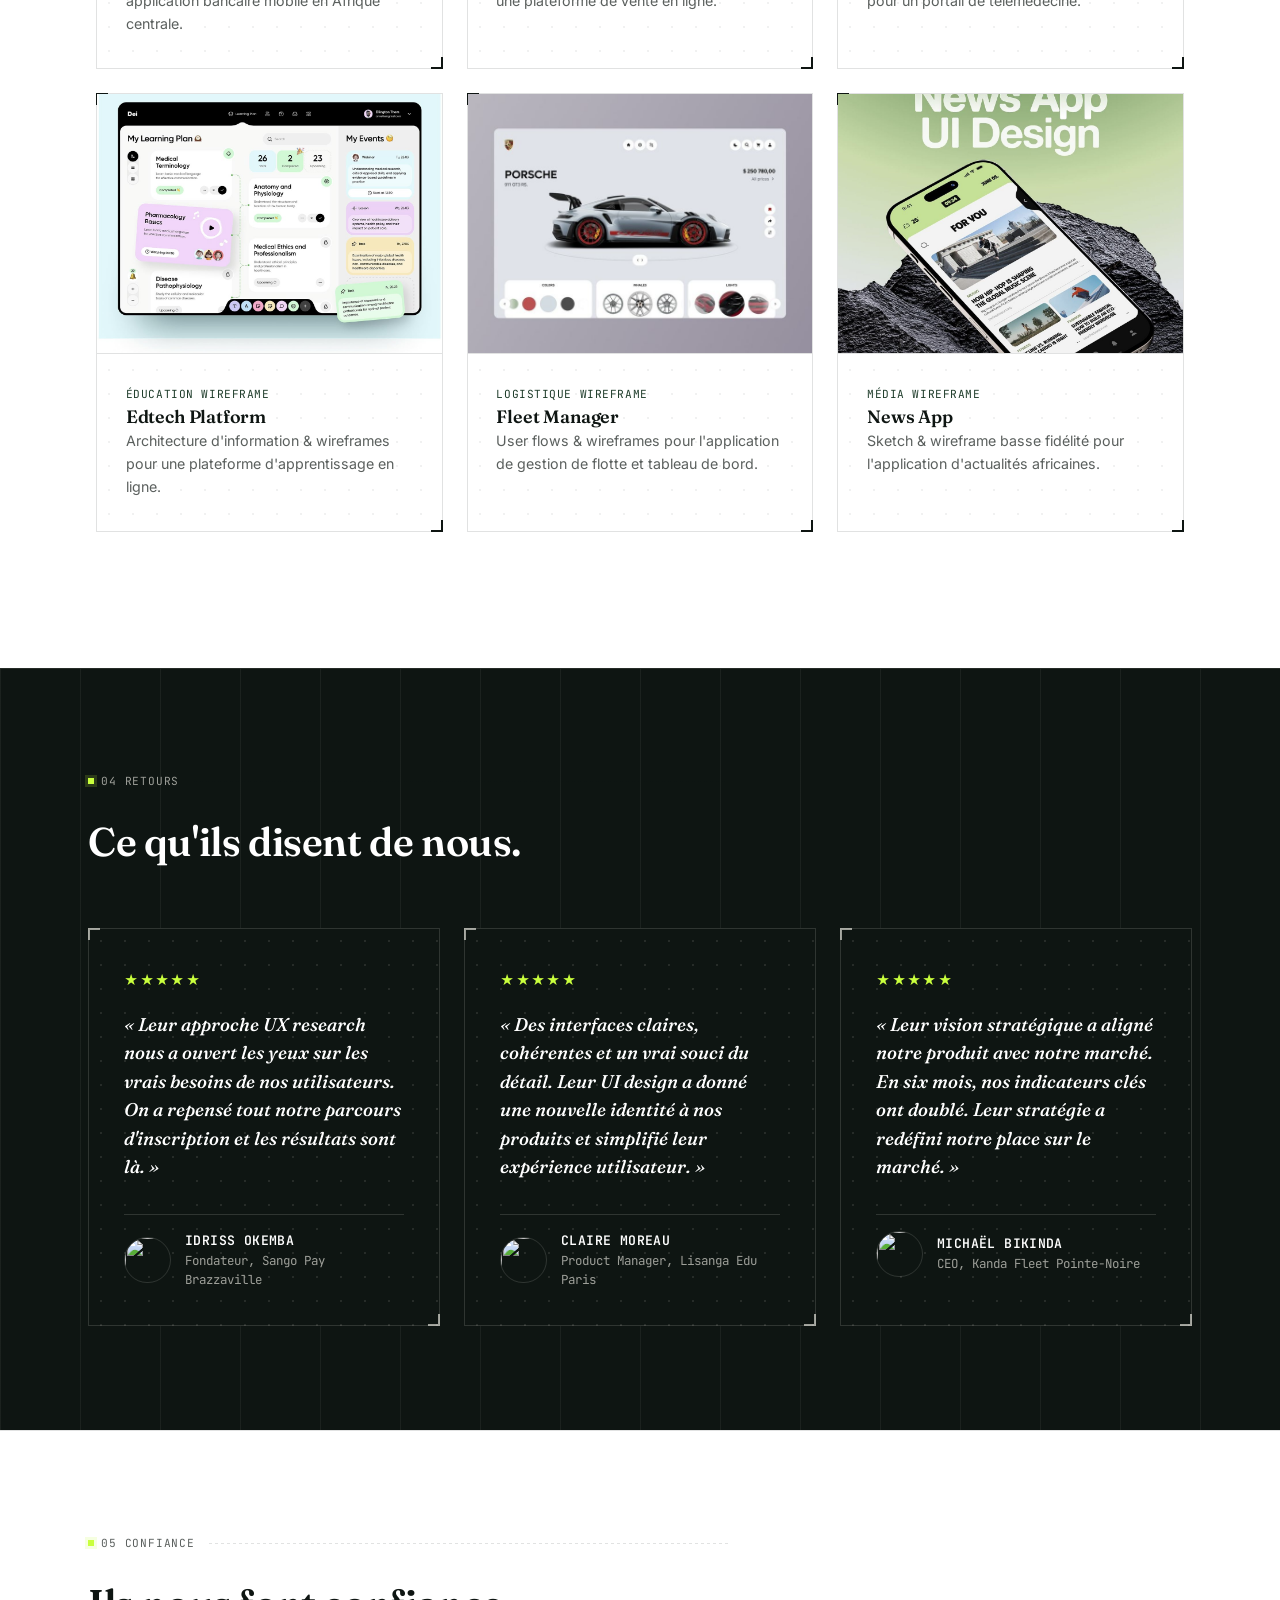
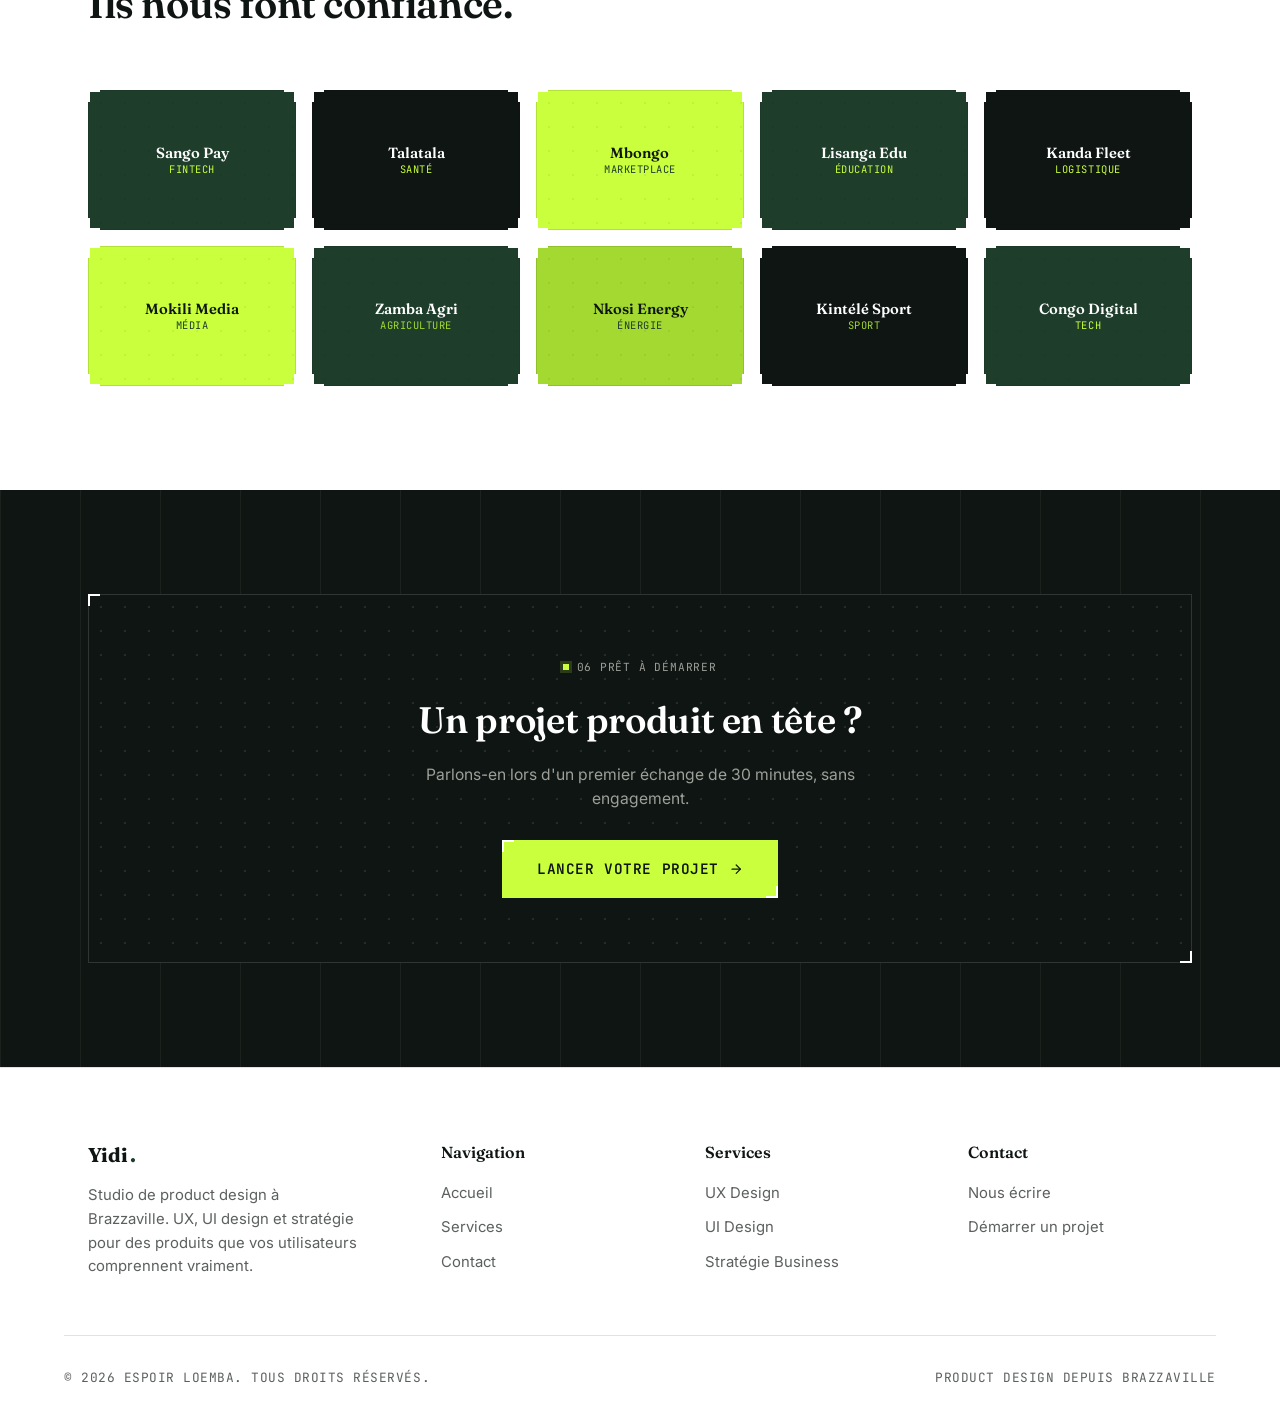
==== commit c769bf11: "refactor CSS modules w/ shadcn-style variables, unify grid patterns, fix BEM naming, rm inline style" ====
--- a/index.html
+++ b/index.html
@@ -14,10 +14,10 @@
 
 <body>
 
-    <header class="header">
-        <div class="header-inner">
-            <a href="index.html" class="logo">Yidi<span>.</span></a>
-            <a href="#nav" class="nav-burger" aria-label="Menu">
+    <header class="header fixed top-0 left-0">
+        <div class="header-inner bg-grid backdrop-blur">
+            <a href="" class="logo">Yidi<span>.</span></a>
+            <a href="#nav" class="nav-burger cursor-pointer" aria-label="Menu">
                 <span></span><span></span><span></span>
             </a>
             <a href="#" class="nav-close" aria-label="Fermer">
@@ -26,8 +26,8 @@
                 </svg>
             </a>
             <nav id="nav" class="nav" aria-label="Navigation principale">
-                <ul class="nav-list">
-                    <li><a href="index.html" aria-current="page">Accueil</a></li>
+                <ul class="nav-list label-mono">
+                    <li><a href="" aria-current="page">Accueil</a></li>
                     <li><a href="services">Services</a></li>
                     <li><a href="contact">Contact</a></li>
                 </ul>
@@ -37,15 +37,15 @@
     </header>
 
     <main>
-        <section class="herosection">
-            <img class="hero-bg" src="https://images.unsplash.com/photo-1586717791821-3f44a563fa4c?w=1400&q=90" alt="UI UX design">
+        <section class="herosection overflow-hidden">
+            <img class="hero-bg media-cover" src="https://images.unsplash.com/photo-1586717791821-3f44a563fa4c?w=1400&q=90" alt="UI UX design">
             <div class="hero-inner">
                 <div class="hero-grid">
                     <div class="hero-copy flex-col">
                         <h1>Le design comme <em>preuve</em>, pas comme décor.</h1>
                         <p class="lead">Du wireframe à l'interface livrée, nous concevons des produits que vos utilisateurs comprennent au premier regard et que vos chiffres confirment.</p>
                         <div class="hero-actions">
-                            <a href="contact#form" class="btn btn-lg frame">Lancer votre projet<span class="btn-arrow"><svg xmlns="http://www.w3.org/2000/svg" width="16" height="16" viewBox="0 0 24 24" fill="none" stroke="currentColor" stroke-width="2" stroke-linecap="round" stroke-linejoin="round"><path d="M5 12h14"/><path d="m12 5 7 7-7 7"/></svg></span></a>
+                            <a href="contact#form" class="btn btn-lg text-base frame">Lancer votre projet<span class="btn-arrow"><svg xmlns="http://www.w3.org/2000/svg" width="16" height="16" viewBox="0 0 24 24" fill="none" stroke="currentColor" stroke-width="2" stroke-linecap="round" stroke-linejoin="round"><path d="M5 12h14"/><path d="m12 5 7 7-7 7"/></svg></span></a>
                         </div>
                     </div>
                     <div class="hero-meta flex-col">
@@ -149,60 +149,60 @@
             <div class="realisations-grid">
                 <article class="card flex-col frame realisation-card">
                     <div class="realisation-thumb">
-                        <img src="./assets/images/home/banking-app.jpg" alt="Banking App project">
-                    </div>
-                    <div class="realisation-body">
-                        <span class="realisation-tag">Fintech Maquette</span>
+                        <img class="media-cover" src="./assets/images/home/banking-app.jpg" alt="Banking App project">
+                    </div>
+                    <div class="realisation-body">
+                        <span class="realisation-tag label-mono">Fintech Maquette</span>
                         <h3>Banking App</h3>
                         <p>UX research & UI design pour une application bancaire mobile en Afrique centrale.</p>
                     </div>
                 </article>
                 <article class="card flex-col frame realisation-card">
                     <div class="realisation-thumb">
-                        <img src="./assets/images/home/marketplace.jpg" alt="Marketplace project">
-                    </div>
-                    <div class="realisation-body">
-                        <span class="realisation-tag">E-commerce Maquette</span>
+                        <img class="media-cover" src="./assets/images/home/marketplace.jpg" alt="Marketplace project">
+                    </div>
+                    <div class="realisation-body">
+                        <span class="realisation-tag label-mono">E-commerce Maquette</span>
                         <h3>Marketplace</h3>
                         <p>Design system complet et refonte UX pour une plateforme de vente en ligne.</p>
                     </div>
                 </article>
                 <article class="card flex-col frame realisation-card">
                     <div class="realisation-thumb">
-                        <img src="./assets/images/home/health-portal.jpg" alt="Health Portal project">
-                    </div>
-                    <div class="realisation-body">
-                        <span class="realisation-tag">Santé Maquette</span>
+                        <img class="media-cover" src="./assets/images/home/health-portal.jpg" alt="Health Portal project">
+                    </div>
+                    <div class="realisation-body">
+                        <span class="realisation-tag label-mono">Santé Maquette</span>
                         <h3>Health Portal</h3>
                         <p>Stratégie produit et design d'interface pour un portail de télémédecine.</p>
                     </div>
                 </article>
                 <article class="card flex-col frame realisation-card">
                     <div class="realisation-thumb">
-                        <img src="./assets/images/home/edtech-platform.jpg" alt="Edtech Platform wireframe">
-                    </div>
-                    <div class="realisation-body">
-                        <span class="realisation-tag">Éducation Wireframe</span>
+                        <img class="media-cover" src="./assets/images/home/edtech-platform.jpg" alt="Edtech Platform wireframe">
+                    </div>
+                    <div class="realisation-body">
+                        <span class="realisation-tag label-mono">Éducation Wireframe</span>
                         <h3>Edtech Platform</h3>
                         <p>Architecture d'information & wireframes pour une plateforme d'apprentissage en ligne.</p>
                     </div>
                 </article>
                 <article class="card flex-col frame realisation-card">
                     <div class="realisation-thumb">
-                        <img src="./assets/images/home/fleet-manager.jpg" alt="Fleet Manager wireframe">
-                    </div>
-                    <div class="realisation-body">
-                        <span class="realisation-tag">Logistique Wireframe</span>
+                        <img class="media-cover" src="./assets/images/home/fleet-manager.jpg" alt="Fleet Manager wireframe">
+                    </div>
+                    <div class="realisation-body">
+                        <span class="realisation-tag label-mono">Logistique Wireframe</span>
                         <h3>Fleet Manager</h3>
                         <p>User flows & wireframes pour l'application de gestion de flotte et tableau de bord.</p>
                     </div>
                 </article>
                 <article class="card flex-col frame realisation-card">
                     <div class="realisation-thumb">
-                        <img src="./assets/images/home/news-app.jpg" alt="News App wireframe">
-                    </div>
-                    <div class="realisation-body">
-                        <span class="realisation-tag">Média Wireframe</span>
+                        <img class="media-cover" src="./assets/images/home/news-app.jpg" alt="News App wireframe">
+                    </div>
+                    <div class="realisation-body">
+                        <span class="realisation-tag label-mono">Média Wireframe</span>
                         <h3>News App</h3>
                         <p>Sketch & wireframe basse fidélité pour l'application d'actualités africaines.</p>
                     </div>
@@ -222,7 +222,7 @@
                 <div class="testimonials-grid">
                     <figure class="card flex-col dark frame testimonial-card">
                         <span class="testimonial-rating" aria-label="5 étoiles sur 5">★★★★★</span>
-                        <blockquote>« Yidi n'a pas seulement livré des maquettes : ils nous ont aidés à comprendre pourquoi nos utilisateurs abandonnaient avant l'inscription. »</blockquote>
+                        <blockquote>« Leur approche UX research nous a ouvert les yeux sur les vrais besoins de nos utilisateurs. On a repensé tout notre parcours d'inscription et les résultats sont là. »</blockquote>
                         <figcaption>
                             <img class="testimonial-avatar" src="https://randomuser.me/api/portraits/men/54.jpg" alt="" loading="lazy">
                             <div class="testimonial-who flex-col">
@@ -233,7 +233,7 @@
                     </figure>
                     <figure class="card flex-col dark frame testimonial-card">
                         <span class="testimonial-rating" aria-label="5 étoiles sur 5">★★★★★</span>
-                        <blockquote>« Un vrai partenariat. Leur approche UX research a changé notre façon de concevoir nos produits. »</blockquote>
+                        <blockquote>« Des interfaces claires, cohérentes et un vrai souci du détail. Leur UI design a donné une nouvelle identité à nos produits et simplifié leur expérience utilisateur. »</blockquote>
                         <figcaption>
                             <img class="testimonial-avatar" src="https://randomuser.me/api/portraits/women/68.jpg" alt="" loading="lazy">
                             <div class="testimonial-who flex-col">
@@ -242,6 +242,17 @@
                             </div>
                         </figcaption>
                     </figure>
+                    <figure class="card flex-col dark frame testimonial-card">
+                        <span class="testimonial-rating" aria-label="5 étoiles sur 5">★★★★★</span>
+                        <blockquote>« Leur vision stratégique a aligné notre produit avec notre marché. En six mois, nos indicateurs clés ont doublé. Leur stratégie a redéfini notre place sur le marché. »</blockquote>
+                        <figcaption>
+                            <img class="testimonial-avatar" src="https://randomuser.me/api/portraits/men/45.jpg" alt="" loading="lazy">
+                            <div class="testimonial-who flex-col">
+                                <strong>Michaël Bikinda</strong>
+                                <span>CEO, Kanda Fleet Pointe-Noire</span>
+                            </div>
+                        </figcaption>
+                    </figure>
                 </div>
             </div>
         </section>
@@ -256,55 +267,55 @@
                     <h2 class="section-title">Ils nous font confiance.</h2>
                 </header>
                 <div class="partners-grid">
-                    <div class="card flex-col frame partner-logo" style="background-color: var(--secondary); color: var(--background); min-height: 140px; padding: 2rem 1.4rem;">
-                        <span class="frame-mark-tr"></span>
-                        <span class="frame-mark-bl"></span>
-                        <span class="partner-name flex-col"><strong style="color: var(--background);">Sango Pay</strong><span style="color: var(--primary);">Fintech</span></span>
-                    </div>
-                    <div class="card flex-col frame partner-logo" style="background-color: var(--foreground); color: var(--background); min-height: 140px; padding: 2rem 1.4rem;">
-                        <span class="frame-mark-tr"></span>
-                        <span class="frame-mark-bl"></span>
-                        <span class="partner-name flex-col"><strong style="color: var(--background);">Talatala</strong><span style="color: var(--primary);">Santé</span></span>
-                    </div>
-                    <div class="card flex-col frame partner-logo" style="background-color: var(--primary); color: var(--background); min-height: 140px; padding: 2rem 1.4rem;">
-                        <span class="frame-mark-tr"></span>
-                        <span class="frame-mark-bl"></span>
-                        <span class="partner-name flex-col"><strong style="color: var(--foreground);">Mbongo</strong><span style="color: var(--secondary);">Marketplace</span></span>
-                    </div>
-                    <div class="card flex-col frame partner-logo" style="background-color: var(--secondary); color: var(--background); min-height: 140px; padding: 2rem 1.4rem;">
-                        <span class="frame-mark-tr"></span>
-                        <span class="frame-mark-bl"></span>
-                        <span class="partner-name flex-col"><strong style="color: var(--background);">Lisanga Edu</strong><span style="color: var(--primary);">Éducation</span></span>
-                    </div>
-                    <div class="card flex-col frame partner-logo" style="background-color: var(--foreground); color: var(--background); min-height: 140px; padding: 2rem 1.4rem;">
-                        <span class="frame-mark-tr"></span>
-                        <span class="frame-mark-bl"></span>
-                        <span class="partner-name flex-col"><strong style="color: var(--background);">Kanda Fleet</strong><span style="color: var(--primary);">Logistique</span></span>
-                    </div>
-                    <div class="card flex-col frame partner-logo" style="background-color: var(--primary); color: var(--background); min-height: 140px; padding: 2rem 1.4rem;">
-                        <span class="frame-mark-tr"></span>
-                        <span class="frame-mark-bl"></span>
-                        <span class="partner-name flex-col"><strong style="color: var(--foreground);">Mokili Media</strong><span style="color: var(--secondary);">Média</span></span>
-                    </div>
-                    <div class="card flex-col frame partner-logo" style="background-color: var(--secondary); color: var(--background); min-height: 140px; padding: 2rem 1.4rem;">
-                        <span class="frame-mark-tr"></span>
-                        <span class="frame-mark-bl"></span>
-                        <span class="partner-name flex-col"><strong style="color: var(--background);">Zamba Agri</strong><span style="color: var(--primary-deep);">Agriculture</span></span>
-                    </div>
-                    <div class="card flex-col frame partner-logo" style="background-color: var(--primary-deep); color: var(--background); min-height: 140px; padding: 2rem 1.4rem;">
-                        <span class="frame-mark-tr"></span>
-                        <span class="frame-mark-bl"></span>
-                        <span class="partner-name flex-col"><strong style="color: var(--foreground);">Nkosi Energy</strong><span style="color: var(--secondary);">Énergie</span></span>
-                    </div>
-                    <div class="card flex-col frame partner-logo" style="background-color: var(--foreground); color: var(--background); min-height: 140px; padding: 2rem 1.4rem;">
-                        <span class="frame-mark-tr"></span>
-                        <span class="frame-mark-bl"></span>
-                        <span class="partner-name flex-col"><strong style="color: var(--background);">Kintélé Sport</strong><span style="color: var(--primary-deep);">Sport</span></span>
-                    </div>
-                    <div class="card flex-col frame partner-logo" style="background-color: var(--secondary); color: var(--background); min-height: 140px; padding: 2rem 1.4rem;">
-                        <span class="frame-mark-tr"></span>
-                        <span class="frame-mark-bl"></span>
-                        <span class="partner-name flex-col"><strong style="color: var(--background);">Congo Digital</strong><span style="color: var(--primary);">Tech</span></span>
+                    <div class="card flex-col frame partner-logo bg-dot-ink partner-bg-secondary">
+                        <span class="frame-mark-tr"></span>
+                        <span class="frame-mark-bl"></span>
+                        <span class="partner-name flex-col"><strong>Sango Pay</strong><span>Fintech</span></span>
+                    </div>
+                    <div class="card flex-col frame partner-logo bg-dot-ink partner-bg-foreground">
+                        <span class="frame-mark-tr"></span>
+                        <span class="frame-mark-bl"></span>
+                        <span class="partner-name flex-col"><strong>Talatala</strong><span>Santé</span></span>
+                    </div>
+                    <div class="card flex-col frame partner-logo bg-dot-ink partner-bg-primary">
+                        <span class="frame-mark-tr"></span>
+                        <span class="frame-mark-bl"></span>
+                        <span class="partner-name flex-col"><strong>Mbongo</strong><span>Marketplace</span></span>
+                    </div>
+                    <div class="card flex-col frame partner-logo bg-dot-ink partner-bg-secondary">
+                        <span class="frame-mark-tr"></span>
+                        <span class="frame-mark-bl"></span>
+                        <span class="partner-name flex-col"><strong>Lisanga Edu</strong><span>Éducation</span></span>
+                    </div>
+                    <div class="card flex-col frame partner-logo bg-dot-ink partner-bg-foreground">
+                        <span class="frame-mark-tr"></span>
+                        <span class="frame-mark-bl"></span>
+                        <span class="partner-name flex-col"><strong>Kanda Fleet</strong><span>Logistique</span></span>
+                    </div>
+                    <div class="card flex-col frame partner-logo bg-dot-ink partner-bg-primary">
+                        <span class="frame-mark-tr"></span>
+                        <span class="frame-mark-bl"></span>
+                        <span class="partner-name flex-col"><strong>Mokili Media</strong><span>Média</span></span>
+                    </div>
+                    <div class="card flex-col frame partner-logo bg-dot-ink partner-bg-secondary">
+                        <span class="frame-mark-tr"></span>
+                        <span class="frame-mark-bl"></span>
+                        <span class="partner-name flex-col"><strong>Zamba Agri</strong><span class="partner-tag-primary-deep">Agriculture</span></span>
+                    </div>
+                    <div class="card flex-col frame partner-logo bg-dot-ink partner-bg-primary-deep">
+                        <span class="frame-mark-tr"></span>
+                        <span class="frame-mark-bl"></span>
+                        <span class="partner-name flex-col"><strong>Nkosi Energy</strong><span>Énergie</span></span>
+                    </div>
+                    <div class="card flex-col frame partner-logo bg-dot-ink partner-bg-foreground">
+                        <span class="frame-mark-tr"></span>
+                        <span class="frame-mark-bl"></span>
+                        <span class="partner-name flex-col"><strong>Kintélé Sport</strong><span class="partner-tag-primary-deep">Sport</span></span>
+                    </div>
+                    <div class="card flex-col frame partner-logo bg-dot-ink partner-bg-secondary">
+                        <span class="frame-mark-tr"></span>
+                        <span class="frame-mark-bl"></span>
+                        <span class="partner-name flex-col"><strong>Congo Digital</strong><span>Tech</span></span>
                     </div>
                 </div>
             </div>
@@ -312,11 +323,11 @@
 
         <section class="cta">
             <div class="container">
-                <div class="cta-block frame flex flex-col items-center gap-4 text-center relative">
+                <div class="cta-block bg-dot-paper frame flex flex-col items-center gap-4 text-center relative">
                     <span class="tag tag-signal">06 Prêt à démarrer</span>
                     <h2 class="cta-title">Un projet produit en tête ?</h2>
                     <p class="cta-desc">Parlons-en lors d'un premier échange de 30 minutes, sans engagement.</p>
-                    <a href="contact#form" class="btn btn-lg frame">Lancer votre projet<span class="btn-arrow"><svg xmlns="http://www.w3.org/2000/svg" width="16" height="16" viewBox="0 0 24 24" fill="none" stroke="currentColor" stroke-width="2" stroke-linecap="round" stroke-linejoin="round"><path d="M5 12h14"/><path d="m12 5 7 7-7 7"/></svg></span></a>
+                    <a href="contact#form" class="btn btn-lg text-base frame">Lancer votre projet<span class="btn-arrow"><svg xmlns="http://www.w3.org/2000/svg" width="16" height="16" viewBox="0 0 24 24" fill="none" stroke="currentColor" stroke-width="2" stroke-linecap="round" stroke-linejoin="round"><path d="M5 12h14"/><path d="m12 5 7 7-7 7"/></svg></span></a>
                 </div>
             </div>
         </section>
@@ -325,13 +336,13 @@
     <footer class="footer">
         <div class="container footer-grid">
             <div class="footer-brand flex-col">
-                <a href="index.html" class="logo"><span>Yidi</span></a>
+                <a href="" class="logo">Yidi<span>.</span></a>
                 <p>Studio de product design à Brazzaville. UX, UI design et stratégie pour des produits que vos utilisateurs comprennent vraiment.</p>
             </div>
             <div class="footer-col">
                 <h4 class="footer-heading">Navigation</h4>
                 <ul class="footer-list flex-col">
-                    <li><a href="index.html">Accueil</a></li>
+                    <li><a href="">Accueil</a></li>
                     <li><a href="services">Services</a></li>
                     <li><a href="contact">Contact</a></li>
                 </ul>
@@ -352,7 +363,7 @@
                 </ul>
             </div>
         </div>
-        <div class="container footer-bottom flex flex-wrap gap-4 justify-between font-mono text-muted text-uppercase">
+        <div class="container footer-bottom flex flex-wrap gap-4 justify-between font-mono text-muted uppercase">
             <p>&copy; 2026 Espoir LOEMBA. Tous droits réservés.</p>
             <p>Product design depuis Brazzaville</p>
         </div>
